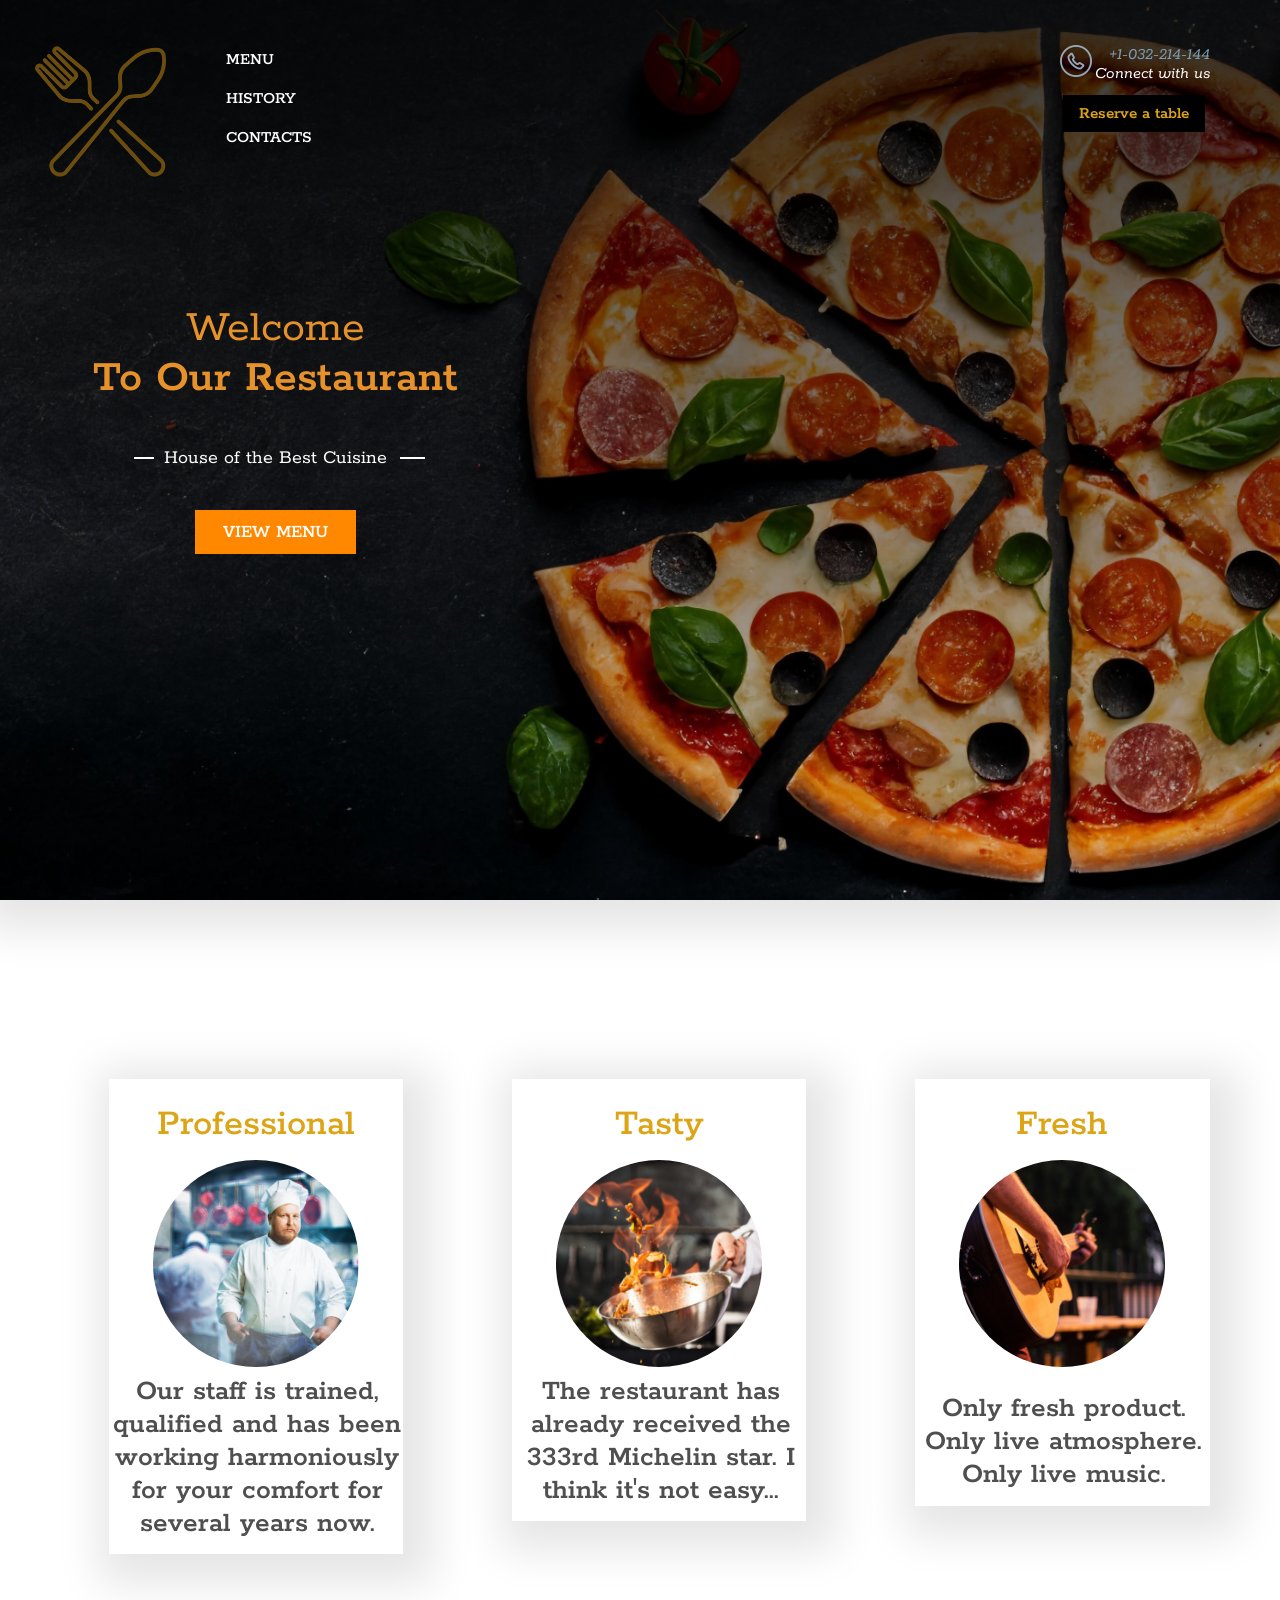
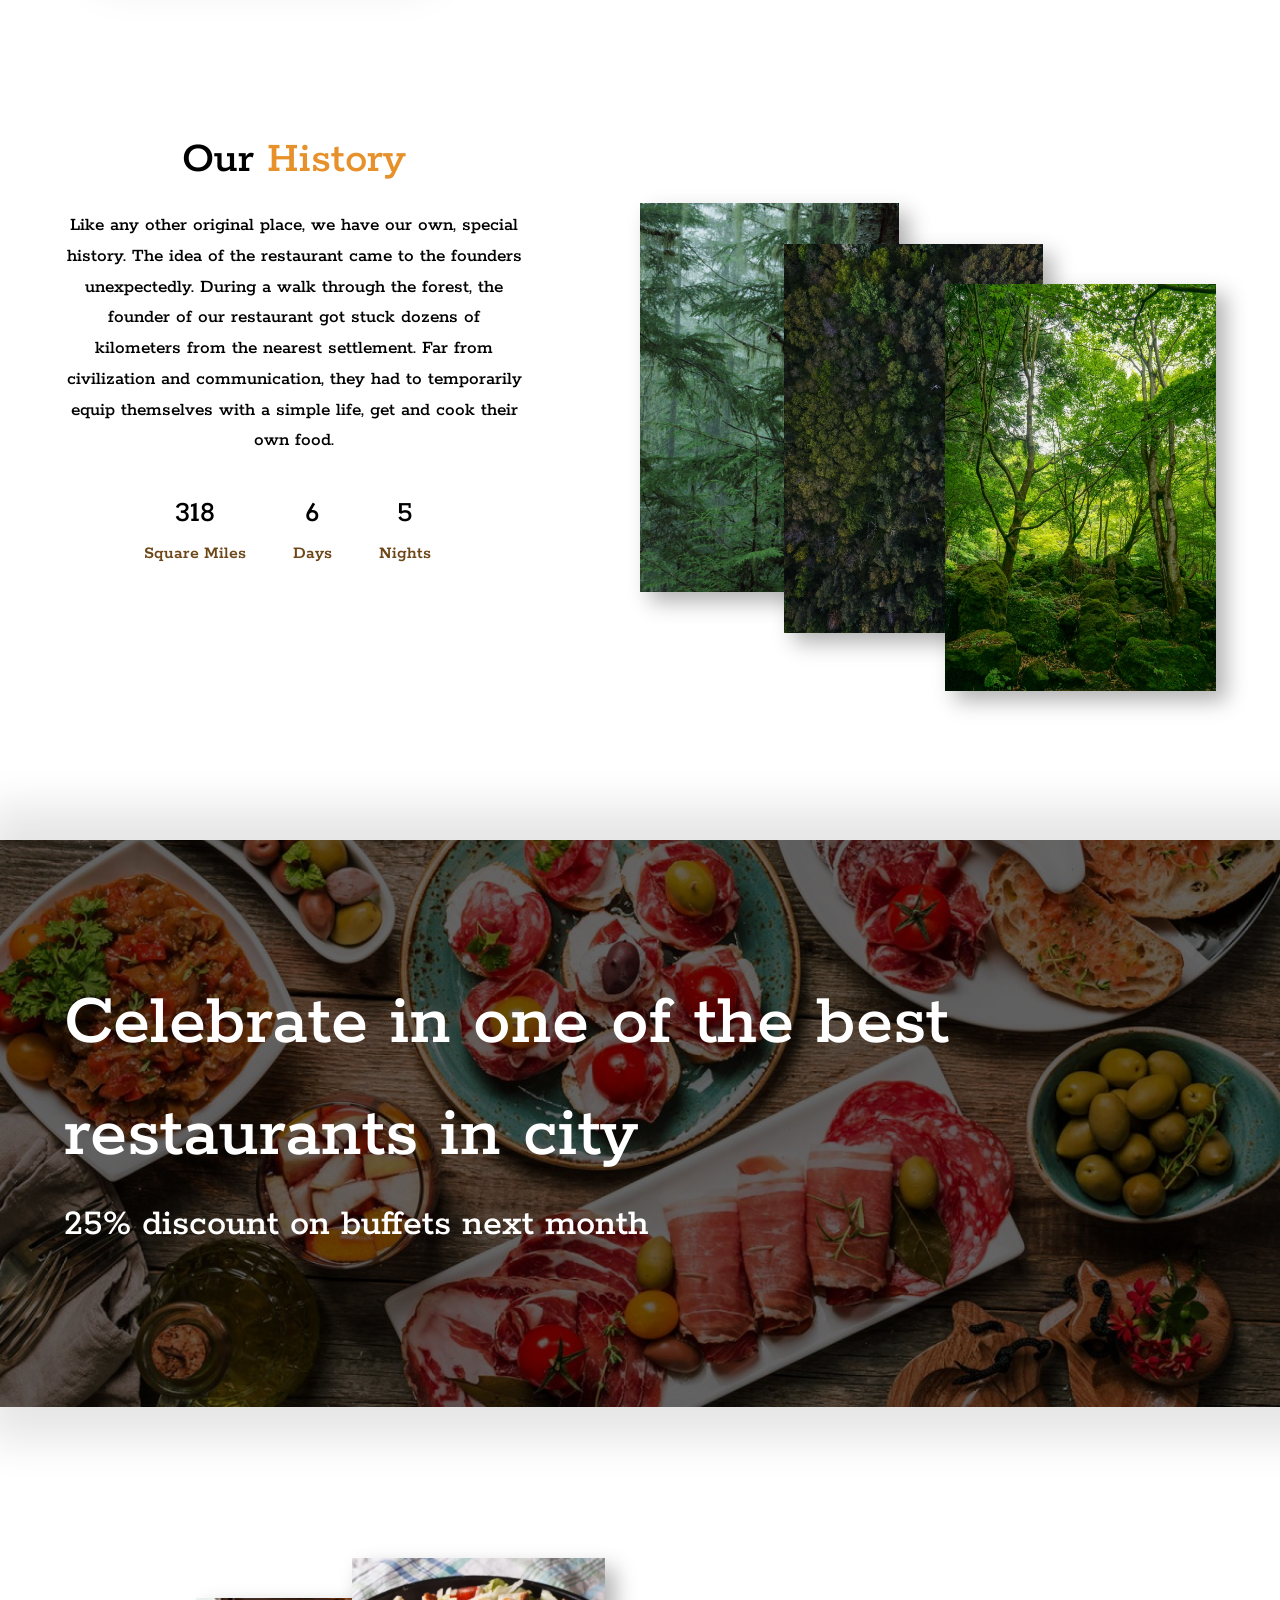
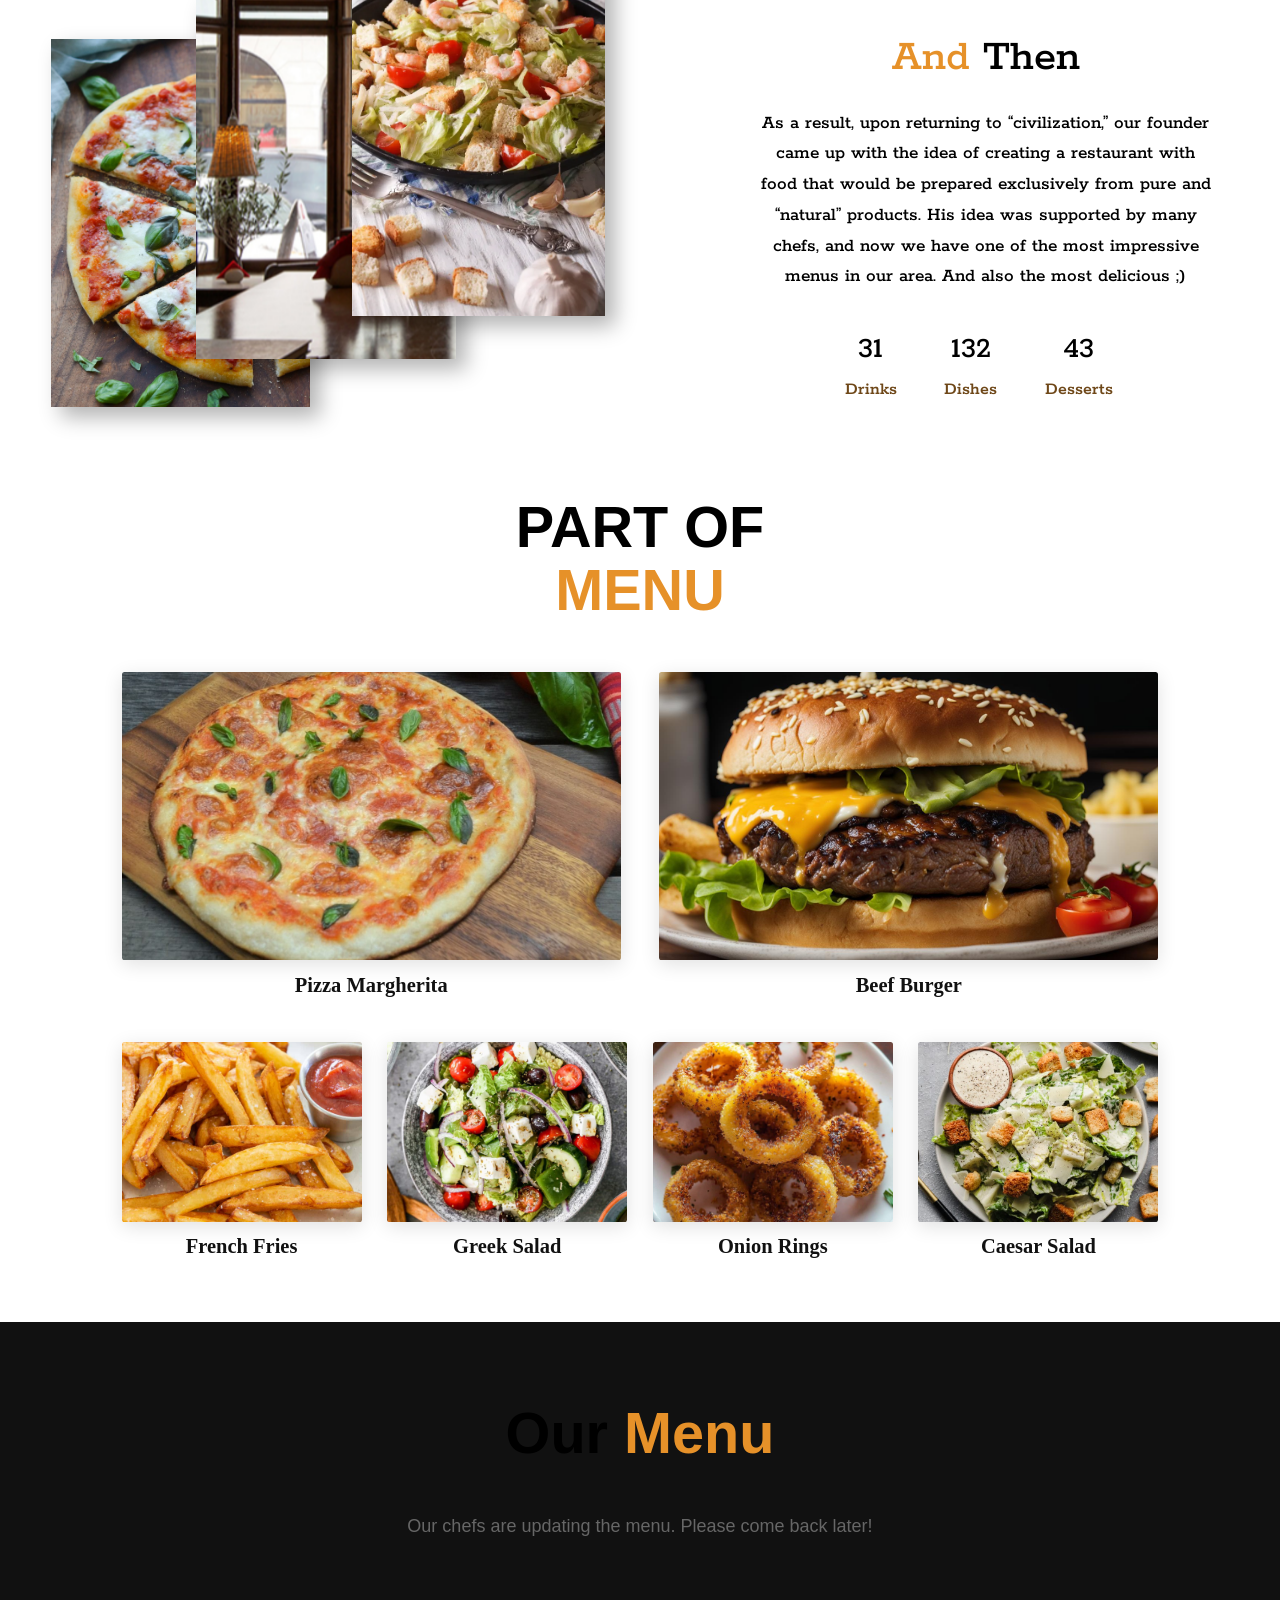
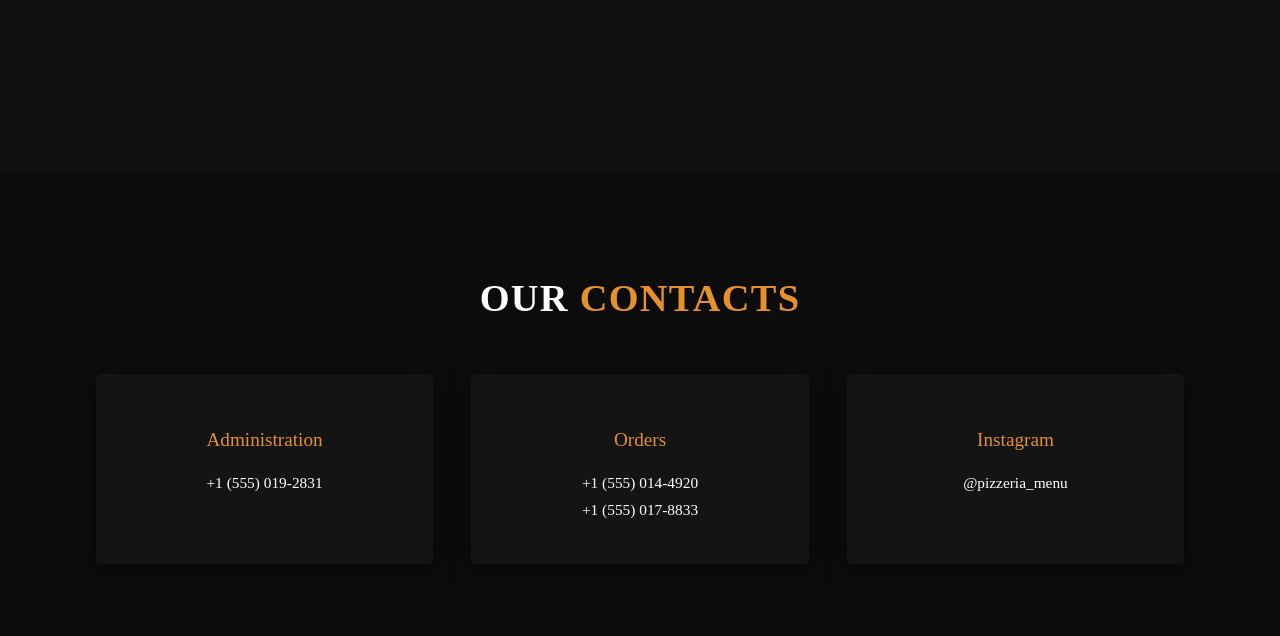
==== frontend/index.html @ 8b33e3ce "Initial commit: FastAPI backend and admin panel" ====
<!DOCTYPE html>
<html lang="en">
<head>
	<meta charset="UTF-8">
	<meta name="viewport" content="width=device-width, initial-scale=1.0">
	<link rel="stylesheet" href="pizzaS.css">
	<link rel="preconnect" href="https://fonts.googleapis.com">
	<link rel="preconnect" href="https://fonts.gstatic.com" crossorigin>
	<link href="https://fonts.googleapis.com/css2?family=Rokkitt:ital,wght@0,300;0,400;0,500;0,600;1,300;1,400;1,500;1,600&display=swap" rel="stylesheet">
	<title>PizzeriaSite</title>
</head>
<body>
<script>
    if (history.scrollRestoration) {
        history.scrollRestoration = 'manual';
    }

    window.addEventListener('beforeunload', function() {
        window.scrollTo(0, 0);
    });
	</script>

	<header class="header">
		
		<div class="header-line">
			
			<div class="header-logo">
				<img src="img/fork.png" alt="logo" class="header-logotype">
			</div>

			<div class="list">
				<a href="#menu" class="list-item">MENU</a>
				<a href="#history" class="list-item">HISTORY</a>
				<a href="#contacts-section" class="list-item">CONTACTS</a>
			</div>

			<div class="phone">
				<div class="phone-holder">
					<img class="phone-call" src="img/phone-call.png" alt="call">

					<a class="number" href="#">+1-032-214-144</a>

				</div>

				<div class="phone-text">Connect with us</div>

			</div>

			<div class="btn">
				<a href="" class="button">Reserve a table</a>
			</div>

		</div>

		<!-- Header-text -->

		<div class="header-down">
			
			<div class="main-title">
				
				Welcome

			</div>

			<div class="main-title2">

				To Our Restaurant

			</div>

			<div class="sub-title">

				House of the Best Cuisine

			</div>

			<div class="header-btn">

				<a href="#menu-section"" class="header-button">VIEW MENU</a>

			</div>

		</div>

	</header>

	<!-- MAIN -->

	<main>
		
		<div class="cards">
			
			<div class="card">

				<div class="card-title">
					Professional
				</div>

				<div class="card-image">
					<img class="first-card-image" src="img/ProCooker.jpg" alt="pizza-slice_img">
				</div>

				<div class="card-subtitle">
					Our staff is trained, qualified and has been working harmoniously for your comfort for several years now.		
				</div>

			</div>

			<div class="card">
				
				<div class="card-title">
					Tasty
				</div>

				<div class="card-image">
					<img class="second-card-image" src="img/ProCook.jpg" alt="Sushi_img">
				</div>

				<div class="card-subtitle">
					The restaurant has already received the 333rd Michelin star. I think it's not easy...
				</div>

			</div>

			<div class="card">

				<div class="card-title">
					Fresh
				</div>
				
				<div class="card-image">
					<img class="third-card-image" src="img/Live-Music-Guitar.jpg" alt="Khinkali.img">
				</div>

				<div class="card-subtitle">
					Only fresh product. Only live atmosphere. Only live music.
				</div>

			</div>

		</div>

		<!-- MAIN PART 2 -->

		<div class="history" id="history">

			<div class="history-text">

				<div class="history-title-text">
					Our <span  class="part-history-title">History</span>
				</div>

				<div class="history-subtile-text">
					Like any other original place, we have our own, special history. The idea of the restaurant came to the founders unexpectedly. During a walk through the forest, the founder of our restaurant got stuck dozens of kilometers from the nearest settlement. Far from civilization and communication, they had to temporarily equip themselves with a simple life, get and cook their own food.
				</div>

				<div class="history-stat">

					<div class="stat">
						318 <br><span class="history-stat-text">Square Miles
						</span>
					</div>

					<div class="stat">
						6<br><span class="history-stat-text">Days
						</span>
					</div>

					<div class="stat">
						5<br><span class="history-stat-text">Nights
						</span>
					</div>

				</div>

			</div>

			<div class="history-img">

				<img class="img-pizza" src="img/forestd.jfif" alt="i">

				<img class="img-sushi" src="img/forest2.jpg" alt="m">

				<div class="rest-conteiner">

					<img class="img-rest" src="img/pForest9.jpg" alt="g">

				</div>

			</div>

		</div>

		<!-- Offer -->

		<div class="offer">
			
			<div class="offer-content">

				<div class="offer-text">

					<div class="offer-title">
						Celebrate in one of
						the best restaurants in city
					</div>

					<div class="offer-subtitle">
						25% discount on buffets next month
					</div>

					<div class="offer-button">

					</div>

				</div>

			</div>

		</div>

<!-- Second part of History -->

		<div class="history2">

			<div class="history-img2">

				<img class="img-pizza2" src="img/fire-pizza.jpg" alt="i">

				<img class="img-salet2" src="img/AvaS.jpg" alt="m">

				<div class="rest-conteiner">

					<img class="img-rest2" src="img/3-1.png" alt="g">

				</div>

			</div>

			<div class="hisory-text2">

				<div class="history-title-text2">
					<span  class="part-history-title2">And</span> Then
				</div>

				<div class="history-subtile-text2">
					As a result, upon returning to “civilization,” our founder came up with the idea of ​​creating a restaurant with food that would be prepared exclusively from pure and “natural” products. His idea was supported by many chefs, and now we have one of the most impressive menus in our area. And also the most delicious ;)
				</div>

				<div class="history-stat2">

					<div class="stat2">
						31 <br><span class="history-stat-text2">Drinks
						</span>
					</div>

					<div class="stat2">
						132 <br><span class="history-stat-text2">Dishes
						</span>
					</div>

					<div class="stat2">
						43 <br><span class="history-stat-text2">Desserts
						</span>
					</div>

				</div>

			</div>

		</div>

		<!-- Menu -->

<div class="menu" id="menu">

    <div class="menu-title">
        PART OF<br><span>MENU</span>
    </div>

    <div class="firstline-menu">

        <div class="first-menu-container">
            <div class="firstline-image">   
                <img src="img/pizza-margherita-1210x964.jpg" alt="Pizza Margherita">
            </div>
            <div class="firstline-info">
                <h1>Pizza Margherita</h1>
                <div class="info-text"></div>
            </div>  
        </div>

        <div class="first-menu-container">
            <div class="firstline-image">   
                <img src="img/beef-burger-recipe.jpg" alt="Beef Burger">
            </div>
            <div class="firstline-info">
                <h1>Beef Burger</h1>
                <div class="info-text"></div>
            </div>  
        </div>

    </div>

    <div class="secondline-menu">

        <div class="secondline-menu-container">
            <div class="secondline-card">
                <div class="secondline-image">  
                    <img src="img/R.jpg" alt="Dish 1">
                </div>
                <div class="secondline-info">
                    <h1>French Fries</h1>
                    <div class="info-text"></div>
                </div>
            </div>

            <div class="secondline-card">
                <div class="secondline-image">  
                    <img src="img/Greek-Salad-with-Lettuce.jpg" alt="Greek Salad">
                </div>
                <div class="secondline-info">
                    <h1>Greek Salad</h1>
                    <div class="info-text"></div>
                </div>
            </div>

            <div class="secondline-card">
                <div class="secondline-image">  
                    <img src="img/0-2-640-N-165.jpg" alt="Dish 3">
                </div>
                <div class="secondline-info">
                    <h1>Onion Rings</h1>
                    <div class="info-text"></div>
                </div>
            </div>

            <div class="secondline-card">
                <div class="secondline-image">  
                    <img src="img/vegan-caesar-salad-4-667x667.jpg" alt="Caesar Salad">
                </div>
                <div class="secondline-info">
                    <h1>Caesar Salad</h1>
                    <div class="info-text"></div>
                </div>
            </div>
        </div>

    </div>

</div>

<style href="menu2">
    .menu-section { background: #111; padding: 80px 0; min-height: 50vh; width: 100%; box-sizing: border-box; clear: both; }
    .menu-title { text-align: center; color: #fff; font-family: sans-serif; font-size: 38px; margin: 0 0 50px 0; }
    .menu-columns-container { display: flex; flex-wrap: wrap; gap: 35px; justify-content: center; max-width: 1200px; margin: 0 auto; padding: 0 20px; box-sizing: border-box; }
    
    .menu-column { flex: 1; min-width: 280px; max-width: 360px; }
    .menu-column-title { color: #e69129; font-family: sans-serif; text-align: center; border-bottom: 2px solid #e69129; padding-bottom: 12px; margin-bottom: 25px; text-transform: uppercase; letter-spacing: 1px; font-size: 20px; }
    .menu-items-stack { display: flex; flex-direction: column; gap: 20px; }
    
    .menu-card { background: #222; color: #fff; padding: 22px; border-radius: 8px; box-shadow: 0 4px 15px rgba(0,0,0,0.3); font-family: sans-serif; border: 1px solid #333; box-sizing: border-box; width: 100%; transition: transform 0.3s cubic-bezier(0.25, 1, 0.5, 1), box-shadow 0.3s, border-color 0.3s; animation: cardLoad 0.5s ease backwards; }
    .menu-card:hover { transform: translateY(-5px); box-shadow: 0 8px 25px rgba(230, 145, 41, 0.15); border-color: #e69129; }
    
    .menu-card h4 { margin: 0 0 8px 0; color: #fff; font-size: 19px; font-weight: 600; }
    .menu-card p { margin: 0 0 15px 0; color: #bbb; font-size: 13.5px; line-height: 1.5; }
    .menu-card-price { font-weight: bold; color: #e69129; font-size: 18px; text-align: right; }

    @keyframes cardLoad {
        from { opacity: 0; transform: scale(0.95) translateY(10px); }
        to { opacity: 1; transform: scale(1) translateY(0); }
    }
</style>

<section class="menu-section" id="menu-section">
    <h2 class="menu-title">
        Our <span style="color: #e69129;">Menu</span>
    </h2>
    
    <div id="main-menu-flex" class="menu-columns-container">
        <div class="menu-column">
            <h3 class="menu-column-title">Drinks</h3>
            <div id="menu-drinks" class="menu-items-stack"></div>
        </div>

        <div class="menu-column">
            <h3 class="menu-column-title">Main Course</h3>
            <div id="menu-main" class="menu-items-stack"></div>
        </div>

        <div class="menu-column">
            <h3 class="menu-column-title">Starters & Sides</h3>
            <div id="menu-secondary" class="menu-items-stack"></div>
        </div>
    </div>
    
    <div id="empty-menu-msg" style="display: none; text-align: center; color: #666; font-family: sans-serif; font-size: 18px; margin-top: 40px;">
        Our chefs are updating the menu. Please come back later!
    </div>
</section>
<div>
<script>
if (history.scrollRestoration) {
    history.scrollRestoration = 'manual';
}

window.addEventListener('beforeunload', function() {
    window.scrollTo(0, 0);
});

function createCardHtml(dish, index) {
    const delay = index * 0.05;
    return `
        <div class="menu-card" style="animation-delay: ${delay}s">
            <h4>${dish.name}</h4>
            <p>${dish.description ? dish.description : 'No description available'}</p>
            <div class="menu-card-price">${dish.price} €</div>
        </div>
    `;
}

async function renderMenu() {
    const drinksContainer = document.getElementById('menu-drinks');
    const mainContainer = document.getElementById('menu-main');
    const secondaryContainer = document.getElementById('menu-secondary');
    const flexContainer = document.getElementById('main-menu-flex');
    const emptyMsg = document.getElementById('empty-menu-msg');

    if (!drinksContainer || !mainContainer || !secondaryContainer) return;

    try {
        const response = await fetch('http://127.0.0.1:8000/api/menu');
        
        if (!response.ok) {
            throw new Error(`Ошибка сервера: ${response.status}`);
        }
        const menu = await response.json();
        if (menu.length === 0) {
            flexContainer.style.display = 'none';
            emptyMsg.style.display = 'block';
            return;
        }

        flexContainer.style.display = 'flex';
        emptyMsg.style.display = 'none';
        drinksContainer.innerHTML = '';
        secondaryContainer.innerHTML = '';

        mainContainer.innerHTML = menu.map((d, i) => createCardHtml(d, i)).join('');

    } catch (error) {
        console.error("Failed to load the menu from the backend:", error);
        flexContainer.style.display = 'none';
        emptyMsg.style.display = 'block';
    }
}

window.addEventListener('DOMContentLoaded', renderMenu);
window.addEventListener('pageshow', renderMenu);
</script>
</div>

<section class="contacts-section">
    <div class="contacts-container" id="contacts-section">
        <h2 class="contacts-title">Our <span>Contacts</span></h2>
        
        <div class="contacts-content">
            
            <div class="contacts-card">
                <h3>Administration</h3>
                <p><a href="tel:+15550192831">+1 (555) 019-2831</a></p>
            </div>
            
            <div class="contacts-card">
                <h3>Orders</h3>
                <p><a href="tel:+15550144920">+1 (555) 014-4920</a></p>
                <p><a href="tel:+15550178833">+1 (555) 017-8833</a></p>
            </div>
            
            <div class="contacts-card">
                <h3>Instagram</h3>
                <p><a href="https://instagram.com" target="_blank" rel="noopener">@pizzeria_menu</a></p>
            </div>

        </div>
    </div>
</section>

</main> 

	</body>
	</html>
---- frontend/pizzaS.css ----
html{   
    scroll-behavior: smooth;
}

body{
	margin: 0;
	padding: 0;
	font-family: 'Rokkitt', serif;
	font-weight: 500;
	width: 100%;
	max-width: 100%;
	overflow-x: hidden;
}


header {
    width: 100vw;
    height: 100vh; 
    min-height: 700px; 
    position: relative; 
    background: url('img/pizzzaFirst.jpg') no-repeat;
    background-size: cover; 
    background-position: center; 
    box-shadow: 0px 10px 40px 20px rgba(0, 0, 0, 0.1); 
    }

    header:after {
    content: '';
    position: absolute;
    top: 0;
    left: 0;
    right: 0;
    bottom: 0;
    background: linear-gradient(180deg, rgba(0, 0, 0, 0.8), rgba(0, 0, 0, .1));
    width: 100%;
    height: 100%; 
    z-index: 1; 
    }

  .header-line {
	position: relative;
	z-index: 3;
	color: #fff;
	padding-top: 2vw;
	display: flex;
	align-items: center;
    }

    .header-logotype{
	padding-top: 20px;
	width: 45%;
    margin-left: 130px;
    }

.list{
	margin-top: -20px;
    }

    .list-item{
	display: flex;
	width: 10%;
	font-size: 35px;
	margin: 40px 0 0 -35px;
	text-decoration: none;
	color: #fff;
	transition: 0.4s;
	margin-right: 50px;
	z-index: 3;
    }

    .list-item:hover{
	color: #DDA416;
	z-index: 3;
    }

.phone {
    position: absolute;
    right: 150px;
    top: 100px; 
    font-weight: 400;
    font-style: italic;
    font-size: 28px;
    display: flex;
    flex-direction: column;
    align-items: flex-end; 
    }


.phone-call {
    position: absolute;
    height: 55px;
    color: #9DACB9;
    left: -60px; 
    top: 0;
	z-index: 3;
    }

    .number {
    font-size: 29px;
    text-decoration: none;
    color: #7B9EB7;
	z-index: 3;
    }


    .btn {
	z-index: 3;
    position: absolute;
    right: 125px;
    top: 200px; 
    }   


    .button {
    display: inline-block;
    padding: 17px 30px;
    background-color: #000;
    text-decoration: none;
    color: #DDA416;
    font-weight: 600;
    font-size: 32px;
    transition: 0.5s;
    white-space: nowrap;
    }

    .button:hover {
    color: #000;
    background-color: #DDA416;
    border-radius: 5px;
    padding: 18px 32px;
	z-index: 3;
    }

.header-down{
	z-index: 3;
	position: relative;
	font-size: 90px;
	text-align: center;
	margin-left: 145px;
    margin-top: 320px;
	font-weight: 400;
	color: #e69129;
	width: 755px;
    }

   .main-title{
	margin-left: -13px;
    }

    .main-title2{
	margin-top: -3px;
	font-size: 95px;
	font-weight: 600;
	margin-bottom: 8px;
    }

    .sub-title{
	color: #fff;
	font-size: 40px;
	margin-bottom: 5px;
    }

    .sub-title:after{
	position: absolute;
	content: '';
	height: 2.5px;
	width: 61px;
	background-color: #fff;
	top: 236px;
	left: 75px;
    }

    .sub-title:before{
	position: absolute;
	content: '';
	height: 2.5px;
	width: 61px;
	background-color: #fff;
	top: 236px;
	left: 617px;
    }

    .header-button{
	padding: 22px 60px;
	background-color: #ff8800;
	text-decoration: none;
	color: #fff;
	font-size: 35px;
	font-weight: 500;
	transition: 0.7s;
    }

    .header-button:hover{
	background-color: #c96c02;
    }

/*MAIN  PART 1*/

.cards{
	justify-content: start;
	display: flex;
	margin-top: 14vw;
	min-width: 90%;
	margin-left: 5;
    }

    .card{
	box-shadow: 10px 10px 40px 20px #0000001A;
	z-index: 3;
	text-align: center;
	width: 22.5%;
	height: 40%;
    min-height: 40vh;
	background-color: #fff;
	font-size: 26px;
	font-weight: 600;
	margin-left: 8.5%;
    }

    .first-card-image{
	width: 70%;
	border-radius: 50%;
    }

    .second-card-image{
	width: 70%;
	border-radius: 50%;
    }

.third-card-image{
	width: 70%;
	border-radius: 50%;
	margin-bottom: 6.1%;
    }

    .card-title{
	margin: 8% 0 5%;
	font-weight: 500;
	color: #DDA416;
	font-size: 40px;
    }

    .card-subtitle{
	color: #4f4f4f;
	margin-bottom: 5%;
	font-size: 30px;
	margin-left: 1.5%;
	width: 98%;
    }


/*MAIN PART 2*/


    .history {
    width: 90%;
    max-width: 155vh;
    display: flex;
    justify-content: space-between;
    align-items: center;
    box-sizing: border-box;
    margin: 20vh auto 10vh auto;
    scroll-margin-top: 6vh;
    }

    .history-text {
    width: 40%;
    }

    .history-title-text {
    font-weight: 500;
    font-size: 3.5vw;
    margin-bottom: 25px;
    text-align: center;

    }

    .part-history-title {
    color: #e69129;
    }

    .history-subtile-text {
    font-size: 1.5vw;
    line-height: 1.6;
    margin-bottom: 40px;
    text-align: center;
    }

    .history-stat {
    display: flex;
    gap: 10%; 
    text-align: center;
    justify-content: center;
    margin-left: -3%;
    }   

    .stat {
    line-height: 1.2;
    font-size: 2.4vw;
    text-align: center;
    }

    .history-stat-text {
    color: #6e4718;
    font-size: 1.4vw;
    font-weight: 600;
}


.history-img {
    position: relative;
    width: 50%;
    height: 30vh;
    margin-top: -15vh;
    margin-bottom: 13vh;
    
    }


    .img-sushi {
    position: absolute;
    z-index: 0;
    top: 0;
    left: 0;
    width: 45%;
    box-shadow: 10px 10px 20px rgba(0, 0, 0, 0.3); 
    }

    .img-rest {
    position: absolute;
    z-index: 1;
    top: 15%;
    left: 25%;
    width: 45%;
    box-shadow: 10px 10px 20px rgba(0, 0, 0, 0.3);
    }

    .img-pizza {
    position: absolute;
    z-index: 2;
    top: 30%;
    left: 53%;
    width: 47%;
    box-shadow: 10px 10px 20px rgba(0, 0, 0, 0.3);
    }


/*Offer*/

.offer {
    margin-top: 30vh;
	box-shadow: 20px 0px 40px 33px #0000001A;
	height: 610px;
	width: 100%;
	background-image: url(img/food.jpg);
	background-size: cover;
	background-repeat: no-repeat;
	z-index: 1;
	position: relative;
	background-position: bottom;
   }

    .offer:after {
	content: '';
	top: 0;
	left: 0;
	position: absolute;
	background:  rgba(0, 0, 0, 1);
	height: 100%;
	width: 100%;
	z-index: 2;
	opacity: 0.6;

    }

    .offer-text{
	position: absolute;
	font-size: 60px;
	float: left;
	color: #fff;
	z-index: 3;
	margin-left: 5vw;
	margin-top: 8%;
    line-height: 1.5;
    }

    .offer-title {
	font-size: 160%;
    }

   .offer-subtitle {
	font-size: 115%;
	margin-top: 0.3%;
}


/* Hystory 2 */

    .history2 {
    width: 90%;
    max-width: 155vh;
    display: flex;
    justify-content: space-between;
    align-items: center;
    box-sizing: border-box;
    margin: 25vh auto 10vh auto;
}

/* Pictures 2 */

    .history-img2 {
    position: relative;
    width: 50%;
    height: 30vh;
    margin-top: -15vh;
    margin-bottom: 13vh;
    }

    .img-pizza2 {
    position: absolute;
    z-index: 0;
    top: 30%;       
    left: -1vw;        
    width: 45%; 
    box-shadow: 10px 10px 20px rgba(0, 0, 0, 0.3);
    }

    .img-rest2 {
    position: absolute;
    z-index: 1;
    top: 15%;
    left: 23%;      
    width: 45%;
    box-shadow: 10px 10px 20px rgba(0, 0, 0, 0.3);
    }

    .img-salet2 {
    position: absolute;
    z-index: 2;
    top: 0;
    left: 50%;      
    width: 42.5%;
    height:48.5vh;                 
    object-fit: cover;  
    object-position: center top;
    box-shadow: 10px 10px 20px rgba(0, 0, 0, 0.3);
}

/* TEXT Block */

.hisory-text2 {
    width: 40%;
    }

    .history-title-text2 {
    font-weight: 500;
    font-size: 3.5vw;
    margin-bottom: 25px;
    text-align: center;
    }

    .part-history-title2 {
    color: #e69129;
    }

    .history-subtile-text2 {
    font-size: 1.5vw;
    line-height: 1.6;
    margin-bottom: 40px;
    text-align: center;
    }

    .history-stat2 {
    display: flex;
    gap: 10%; 
    text-align: center;
    justify-content: center;
    margin-left: -3%;
    }

    .stat2 {
    line-height: 1.2;
    font-size: 2.4vw;
    text-align: center;
    }

    .history-stat-text2 {
    color: #6e4718;
    font-size: 1.4vw;
    font-weight: 600;
}

/*MENU*/

.menu {
    max-width: 85vw;
    margin: 5vh auto 0 auto;
    padding: 0 2vw;
    box-sizing: border-box;
    font-family: "Georgia", serif; 
    margin-bottom: 5%;
}

.menu-title {
    text-align: center;
    font-size: 4.5vw !important;
    color: #000000 !important;  
    font-weight: bold;
    line-height: 1.1;
    margin-bottom: 4vh;
}

.menu-title span {
    font-size: 100% !important; 
    color: #e69129 !important;  
}

.firstline-image img, 
.secondline-image img {
    width: 100%;
    border: none !important;
    outline: none !important;
    border-radius: 0.2vw;
    box-sizing: border-box;
    object-fit: cover;
    display: block;
    box-shadow: 0 0.5vh 1.5vw rgba(0,0,0,0.12);
}

.firstline-info h1, 
.secondline-info h1 {
    font-size: 1.6vw;            
    color: #111;
    margin: 1.5vh 0 0 0;
    font-weight: 700;            
    text-align: center;
    text-transform: none;         
}

.firstline-menu {    
    display: flex;
    justify-content: space-between;
    gap: 3vw;
    margin-bottom: 5vh;
}

.first-menu-container {
    flex: 1;
    display: flex;
    flex-direction: column;
}

.firstline-image img {
    height: 32vh;
}

.secondline-menu {
    margin-top: 3vh;
    margin-left: 0;
    margin-right: 0;
}

.secondline-menu-container {
    display: flex;
    justify-content: space-between;
    gap: 2vw;
    width: 100%;
}

.secondline-card {
    flex: 1;
    display: flex;
    flex-direction: column;
}

.secondline-image {
    width: 100%;
}

.secondline-image img {
    height: 20vh;
}

/* Main Magic */

.menu-grid {
    display: flex;
    flex-wrap: wrap;
    gap: 30px;
    justify-content: center;
    width: 90%;
    margin: 0 auto;
}

.menu-item {
    background: #222;
    color: #fff;
    padding: 20px;
    width: 250px;
    border-radius: 5px;
    box-shadow: 0 4px 10px rgba(0,0,0,0.3);
}

.menu-item h3 {
    margin: 0 0 10px 0;
    color: #e69129;
}

.menu-price {
    font-weight: bold;
    color: #ff8800;
    margin-top: 15px;
}

/* CONTACTS */

.contacts-section {
    background-color: #0c0c0c;
    padding: 8vh 4vw;
    font-family: "Georgia", serif;
}

.contacts-container {
    max-width: 85vw;
    margin: 0 auto;
}

.contacts-title {
    text-align: center;
    font-size: 3vw;
    color: #ffffff;
    font-weight: bold;
    margin-bottom: 6vh;
    text-transform: uppercase;
    letter-spacing: 0.1vw;
}

.contacts-title span {
    color: #e69129;
}

.contacts-content {
    display: flex;
    justify-content: space-between;
    gap: 3vw;
}

.contacts-card {
    flex: 1;
    text-align: center;
    background: #141414;
    padding: 4vh 2vw;
    border-radius: 0.4vw;
    box-shadow: 0 0.8vh 2vw rgba(0, 0, 0, 0.4);
}

.contacts-card h3 {
    color: #e69129;
    font-size: 1.5vw;
    margin-bottom: 2.5vh;
    font-weight: normal;
}

.contacts-card p {
    margin: 1vh 0;
}

.contacts-card a {
    color: #ffffff;
    text-decoration: none;
    font-size: 1.2vw;
    transition: color 0.2s ease;
}

.contacts-card a:hover {
    color: #e69129;
}

@media (max-width: 768px) {
    .contacts-container {
        max-width: 92vw;
    }

    .contacts-title {
        font-size: 8.5vw;
        margin-bottom: 5vh;
    }

    .contacts-content {
        flex-direction: column;
        gap: 3vh;
    }

    .contacts-card {
        padding: 5vh 4vw;
        border-radius: 1.5vw;
    }

    .contacts-card h3 {
        font-size: 5vw;
        margin-bottom: 2vh;
    }

    .contacts-card a {
        font-size: 4.5vw;
    }
}


@media screen and (max-width: 2200px) {
    .header-logotype {
        margin-left: 65px;
    }

    .header-logotype img, 
    .header-logotype svg {
        transform: scale(0.75); 
        transform-origin: left center;
    }

    .list {
        margin-top: -15px;
        gap: 25px;
    }

    .list-item {
        font-size: 24px; 
        margin-right: 25px;
        margin-top: 30px;
    }

	.phone {
		top: 70px;
        right: 110px;
        font-size: 24px;
    }

    .phone-call {
        height: 45px;
        left: -50px;
    }

    .number {
        font-size: 24px;
    }

    .btn {
		top: 140px;
        right: 120px;
    }

    .button {
        padding: 13px 22px;
        font-size: 24px;
    }

	.header-down{
	position: relative;
	font-size: 65px;
	margin-left: 60px;
    margin-top: 200px;
	width: 700px;
	}

	.main-title{
		margin-left: 0px;
	}

	.main-title2{
		margin-top: -3px;
		font-size: 65px;
		font-weight: 600;
		margin-bottom: 4px;
	}

	.sub-title {
		position: relative;
        font-size: 30px;
        display: inline-block; /* Блок сожмется строго под длину текста */
        margin: 0 auto 8px auto;
        white-space: nowrap; /* Запрещаем тексту переноситься на две строки */
    }

    .sub-title:after {
        position: absolute;
		top: 17px;
        height: 2.5px;
        width: 30px;
        left: -45px; /* Линия всегда будет на 45px левее первой буквы */
    }

        .sub-title:before {
        position: absolute;
		top: 17px;
        height: 2.5px;
        width: 30px;
        left: 340px; /* Линия всегда будет на 45px левее первой буквы */
    }

	.header-button{
		padding: 15px 40px;
		background-color: #ff8800;
		text-decoration: none;
		color: #fff;
		font-size: 25px;
		font-weight: 500;
		transition: 0.7s;
	}
}

@media screen and (max-width: 1920px) {
    .header-logotype {
        margin-left: 50px;
    }

    .header-logotype img, 
    .header-logotype svg {
        transform: scale(0.75);
        transform-origin: left center;
    }


    .list {
		margin-left: -30px;
		margin-top: 15px;
    }

    .list-item {
        font-size: 22px; 
        margin-top: 25px;
		margin-bottom: 20px;
    }

    /* Блок телефона */
    .phone {
        top: 55px;
        right: 100px;
        font-size: 21px; 
    }

    .phone-call {
        height: 38px;
        left: -45px;
    }

    .number {
        font-size: 21px;
    }

    .btn {
        top: 115px;
        right: 105px;
    }

    .button {
        padding: 12px 22px;
        font-size: 21px; 
    }

    .header-down {
        position: relative;
        margin-left: 50px;
        margin-top: 170px;
        width: 600px; 
    }

    .main-title {
        margin-left: 0px;
        font-size: 60px;
    }

    .main-title2 {
        margin-top: -3px;
        font-size: 60px; 
        font-weight: 600;
        margin-bottom: 6px;
    }

    .sub-title {
        position: relative;
        font-size: 26px;
        display: inline-block;
        margin: 0 auto 10px auto;
        white-space: nowrap;
    }

    .sub-title:after {
        position: absolute;
        content: '';
        background-color: #fff;
        top: 50%;
        transform: translateY(-50%);
        height: 2px;
        width: 25px;
        left: -38px;
    }

    .sub-title:before {
        position: absolute !important;
        content: '' !important;
        background-color: #fff !important;
        top: 50% !important;
        transform: translateY(-50%) !important;
        height: 2px !important;
        width: 25px !important;
        right: -38px !important; 
        left: auto !important;
    }

    .header-button {
        padding: 14px 35px;
        background-color: #ff8800;
        text-decoration: none;
        color: #fff;
        font-size: 23px; 
        font-weight: 500;
        transition: 0.7s;
    }  


    .cards{
        margin-top: 14vw;
        min-width: 90%;
        margin-left: 0;
    }

    .card{
	    width: 23%;
	    height: 40%;
        min-height: 40vh;
    }

    .card-title{
        font-size: 3vw;
    }
    .card-subtitle{
        font-size: 2.3vw;

    }

    /* OFFER */

    .offer {
    height: 63vh;
    }
    .offer-title {
	font-size: 125%;
    text-wrap: pretty;
    margin-top: 0vh;
    }
    .offer-text{
	margin-top: 10%;
    }
    .offer-subtitle{
    font-size: 3vw;
    }
}





@media screen and (max-width: 1550px) {
    .header-logotype {
        margin-left: 35px;
    }

    .header-logotype img, 
    .header-logotype svg {
        transform: scale(0.6);
        transform-origin: left center;
    }

    .list {
        margin-top: -5px;
        gap: 15px;
    }

    .list-item {
        font-size: 17px;
        margin-right: 15px;
        margin-top: 15px;
    }

    .phone {
        top: 45px;
        right: 70px;
        font-size: 17px;
    }

    .phone-call {
        height: 32px;
        left: -35px;
    }

    .number {
        font-size: 17px;
    }

    .btn {
        top: 95px;
        right: 75px;
    }

    .button {
        padding: 9px 16px;
        font-size: 17px;
    }

    .header-down {
        position: relative;
        margin-left: 35px;
        margin-top: 120px;
        width: 480px;
    }

    .main-title {
        margin-left: 0px;
        font-size: 46px;
    }

    .main-title2 {
        margin-top: -3px;
        font-size: 46px;
        font-weight: 600;
        margin-bottom: 5px;
    }

    .sub-title {
        position: relative;
        font-size: 20px;
        display: inline-block;
        margin: 0 auto 8px auto;
        white-space: nowrap;
    }

    .sub-title:after {
        position: absolute;
        content: '';
        background-color: #fff;
        top: 50%;
        transform: translateY(-50%);
        height: 2px;
        width: 20px;
        left: -30px;
    }

    .sub-title:before {
        position: absolute;
        content: '';
        background-color: #fff;
        top: 50%;
        transform: translateY(-50%);
        height: 2px;
        width: 20px;
        right: -30px;
    }

    .header-button {
        padding: 11px 28px;
        background-color: #ff8800;
        text-decoration: none;
        color: #fff;
        font-size: 19px;
        font-weight: 500;
        transition: 0.7s;
    }  
    .history-img {
    margin-top: 5vh;
    margin-bottom: 8vh;
    }

    .img-salet2 {     
    top: 0;
    left: 50%;      
    width: 44%;
    height:28vw;                 
    }
}


@media screen and (max-width: 1026px) {
    header {
        width: 100vw;
        height: 100vh;
        min-height: 400px;
        position: relative; 
        background: url('img/pizzzaFirst.jpg') no-repeat;
        background-position: 80% right !important;      
        background-color: #000000 !important; 
        box-shadow: 0px 10px 40px 20px rgba(0, 0, 0, 0.1); 
    }
	.header-down {
        position: relative;
        margin-left: 35px;
        margin-top: 80px;
        width: 480px;
    }
    .main-title2 {
        margin-top: -3px;
        font-size: 46px;
        font-weight: 600;
        margin-bottom: 0px;
    }

    .sub-title {
        position: relative;
        font-size: 20px;
        display: inline-block;
        white-space: nowrap;
		top: -15px;
    }

	.header-button {
    position: absolute !important;
    top: auto !important; 
    bottom: -30px !important; 
	left: 162px;
    padding: 11px 28px;
    background-color: #ff8800;
    text-decoration: none;
    color: #fff;
    font-size: 19px;
    font-weight: 500;
    transition: 0.7s;
    }
    .history {
    width: 90%;
    }
    .history-subtile-text {
    font-size: 2.3vw;
    width: 110%;
    margin-left: -5%;
    }
    .history-stat-text {
    font-size: 1.8vw;
    }
    .img-salet2 {     
    height: 28vw;   
    width: 40%;              
    }
    .hisory-text2{
    margin-top: -12vh;
    }
    .history-subtile-text2{
        font-size: 2.5vw;
    }
    .history-stat-text2{
        font-size: 2.5vw;
    }
}    

@media screen and (max-width: 768px) {
    header {
        width: 100vw;
        height: 100vh;
        min-height: 400px;
        position: relative; 
        background-size: cover !important; 
        background-position: 100% right !important;     
        background-color: #000000 !important; 
        box-shadow: 0px 10px 40px 20px rgba(0, 0, 0, 0.1); 
    }
    .history{
    margin: 16vw auto -9vh auto;
    }

    .history-img {
    margin-top: 5vh;
    margin-bottom: 0vh;
    }

    /* OFFER */

    .offer {
    height: 50vh;
    }
    .offer-title {
	font-size: 10vw;
    text-wrap: pretty;
    }
    .offer-text{
	margin-top: 12%;
    line-height: 1.2;

    }
    .offer-subtitle{
    font-size: 4.5vw;
    }

    /* history2 img */

    .img-salet2 {
    height: 30vw;           
    }

    /* history2 TEXT */

    .hisory-text2{
        margin-top: -28vh;
    }

    .history-title-text2 {
    font-size: 3.1vh;
    margin-bottom: 2vh;
    text-align: center;
    }

    .part-history-title2 {
    color: #e69129;
    }

    .history-subtile-text2 {
    font-size: 2.5vw;
    line-height: 1.6;
    margin-bottom: 40px;
    text-align: center;
    }

    .history-stat2 {
    display: flex;
    gap: 10%; 
    text-align: center;
    justify-content: center;
    margin-left: -3%;
    }

    .stat2 {
    line-height: 1.2;
    font-size: 2.8vw;
    text-align: center;
    }

    .history-stat-text2 {
    color: #6e4718;
    font-size: 2.3vw;
    font-weight: 600;
    }
    .menu {
    max-width: 85vw;
    margin: 5vh auto 0 auto;
    padding: 0 2vw;
    box-sizing: border-box;
    font-family: "Georgia", serif; 
}

.menu-title {
    text-align: center;
    font-size: 4.5vw !important;
    color: #000000 !important;  
    font-weight: bold;
    line-height: 1.1;
    margin-bottom: 4vh;
}

.menu-title span {
    font-size: 100% !important; 
    color: #e69129 !important;  
}

.firstline-image img, 
.secondline-image img {
    width: 100%;
    border: none !important;
    outline: none !important;
    border-radius: 0.2vw;
    box-sizing: border-box;
    object-fit: cover;
    display: block;
    box-shadow: 0 0.5vh 1.5vw rgba(0,0,0,0.12);
}

.firstline-info h1, 
.secondline-info h1 {
    font-size: 1.3vw;
    color: #111;
    margin: 1.5vh 0 0 0;
    font-weight: normal;
    text-align: center;
    text-transform: lowercase;       
}

.firstline-menu {    
    display: flex;
    justify-content: space-between;
    gap: 3vw;
    margin-bottom: 5vh;
}

.first-menu-container {
    flex: 1;
    display: flex;
    flex-direction: column;
}

.firstline-image img {
    height: 32vh;
}

.secondline-menu {
    margin-top: 3vh;
    margin-left: 0;
    margin-right: 0;
}

.secondline-menu-container {
    display: flex;
    justify-content: space-between;
    gap: 2vw;
    width: 100%;
}

.secondline-card {
    flex: 1;
    display: flex;
    flex-direction: column;
}

.secondline-image {
    width: 100%;
}

.secondline-image img {
    height: 20vh;
}

.menu {
    max-width: 85vw;
    margin: 5vh auto 0 auto;
    padding: 0 2vw;
    box-sizing: border-box;
    font-family: "Georgia", serif; 
}

.menu-title {
    text-align: center;
    font-size: 4.5vw !important;
    color: #000000 !important;  
    font-weight: bold;
    line-height: 1.1;
    margin-bottom: 4vh;
}

.menu-title span {
    font-size: 100% !important; 
    color: #e69129 !important;  
}

.firstline-image img, 
.secondline-image img {
    width: 100%;
    border: none !important;
    outline: none !important;
    border-radius: 0.2vw;
    box-sizing: border-box;
    object-fit: cover;
    display: block;
    box-shadow: 0 0.5vh 1.5vw rgba(0,0,0,0.12);
}

.firstline-info h1, 
    .secondline-info h1 {
        font-size: 4.5vw;    
    }

.firstline-menu {    
    display: flex;
    justify-content: space-between;
    gap: 3vw;
    margin-bottom: 5vh;
}

.first-menu-container {
    flex: 1;
    display: flex;
    flex-direction: column;
}

.firstline-image img {
    height: 32vh;
}

.secondline-menu {
    margin-top: 3vh;
    margin-left: 0;
    margin-right: 0;
}

.secondline-menu-container {
    display: flex;
    justify-content: space-between;
    gap: 2vw;
    width: 100%;
}

.secondline-card {
    flex: 1;
    display: flex;
    flex-direction: column;
}

.secondline-image {
    width: 100%;
}

.secondline-image img {
    height: 20vh;
}
}


@media screen and (max-width: 540px) {
   /* Меню поднимаем в самый верх */
    .list {
        display: flex;       
        flex-direction: row; 
        flex-wrap: nowrap;   
        position: absolute !important;
        top: 5vh !important; 
        margin-left: 1vw !important;
    }


    .header-logo{
        margin-top: 10vh !important;
        margin-left: 22vw;
        size: 15vw !important;
    }
    
    .list-item {
        margin-left: 10vw;           
        font-size: 4vw;     
        white-space: nowrap; 
    }

    .phone {     
        position: absolute !important;
        top: auto !important;        /* СБРАСЫВАЕМ привязку к верху */
        bottom: -160% !important;     /* Расстояние от низа хедера */
        left: 0% !important;
        transform: translateX(-50%) !important; /* Центрируем по горизонтали */
        font-size: 16px !important;
        white-space: nowrap !important;
        z-index: 10 !important;
    }

    .btn {
        position: absolute !important;
        top: auto !important;        /* СБРАСЫВАЕМ привязку к верху */
        bottom: -160% !important;     /* Сажаем в самый дембельский низ */
        right: 0% !important;
        transform: translateX(-50%) !important; /* Центрируем по горизонтали */
        margin: 0 !important;
        z-index: 10 !important;
    }
    
    .button {
        padding: 10px 20px !important;
        font-size: 16px !important;
    }

    .header-down {
        position: relative;
        margin-left: 5vw;
        margin-top: 7vh;
        width: 90vw;
        
    }

    .header-button {
        position: absolute !important;
        bottom: -30px !important;
        left: 27vw !important; /* уменьшите значение, если нужно сильнее влево */
    }

    .card{
	    height: 40%;
        min-height: 20vh;
        justify-content: space-around;
    }

    .card-title{
        font-size: 3.4vw;
    }
    .card-subtitle{
        font-size: 2.7vw;

    }

    /* Offer */
    .offer {
    height: 35vh;
    margin-top: 16vh;
    }
    .offer-title {
	font-size: 10vw;
    margin-left: 0;
    margin-right: 5%;
    }
    .offer-text{
	margin-top: 12%;
    line-height: 1.2;
    text-align: center;
    }
    .offer-subtitle{
    font-size: 6vw;
    margin-right: 5%;
    }
    

    /* HISTORY PART 2 */

    .history2{  
    margin-bottom: -14vh;
    }

    .history-img2 {
    height: 30vh;
    margin-top: -16vh;
    margin-bottom: 13vh;
    max-height: 25vh;
    }

    .img-pizza2 {
    top: 30%;       
    left: -1vw;        
    width: 45%; 
    }

    .img-rest2 {
    top: 15%;
    left: 23%;      
    width: 45%;
    }

    .img-salet2 {
    left: 50%;      
    width: 42.5%;
    height: 30vw;      
    }

    /*history2 TEXT Block */

    .hisory-text2 {
    width: 40%;
    margin-top: -36vh;
    }
    .history-subtile-text2{ 

    }
 
}

@media screen and (max-width: 340px) {
    .phone {     
        bottom: -200% !important; 
        margin-left: 180px; 
    }

    .btn {   
        bottom: -220% !important;   
        right: 0px !important; /* Центрируем по горизонтали */
    }

  .header-button {
        position: absolute !important;
        bottom: -30px !important;
        left: 20vw !important;

    }
    .offer {
    height: 30vh;
    }
    .offer-text{
	margin-top: 15%;
    }

    .img-pizza2 {
    top: 21%;       
    left: -1vw;        
    width: 45%; 
    }

    .img-rest2 {
    top: 8%;
    left: 23%;      
    width: 45%;
    }

    .img-salet2 {     
    width: 45%;
    height: 30vw;      
    }
}
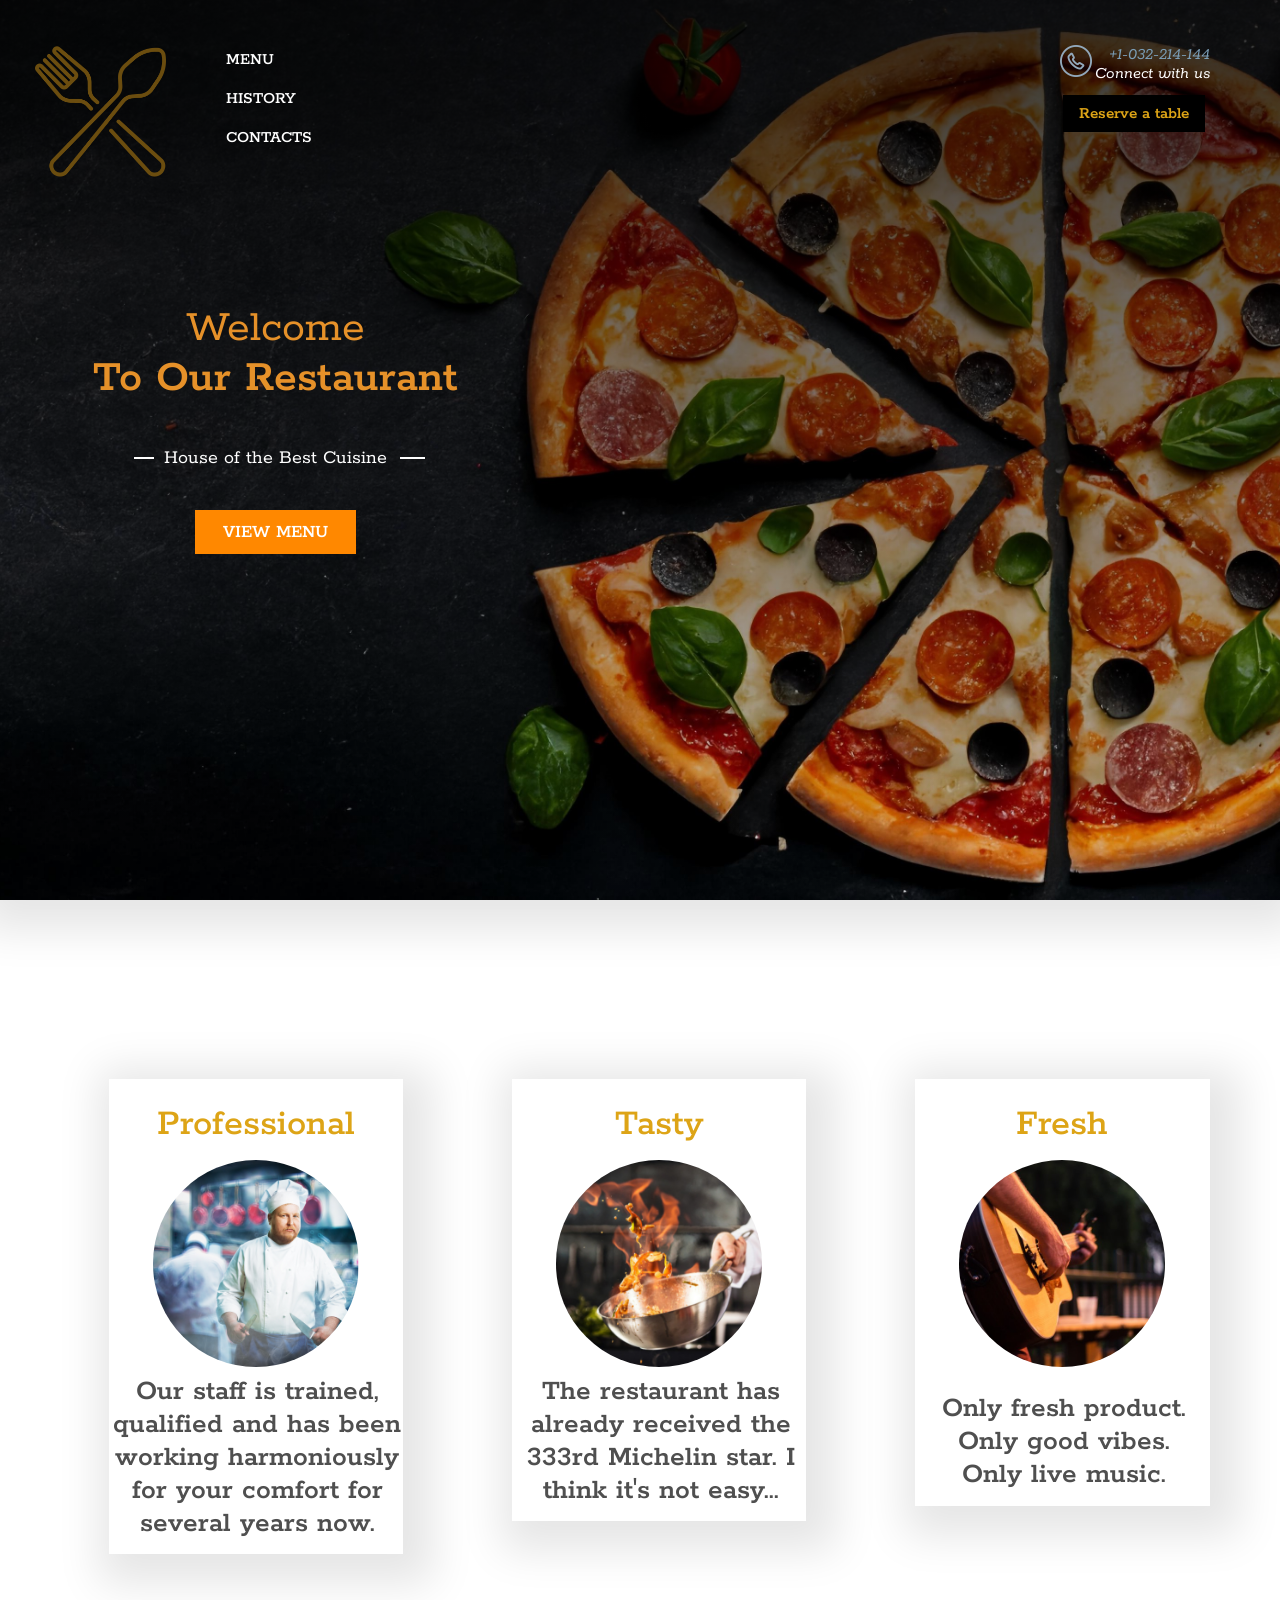
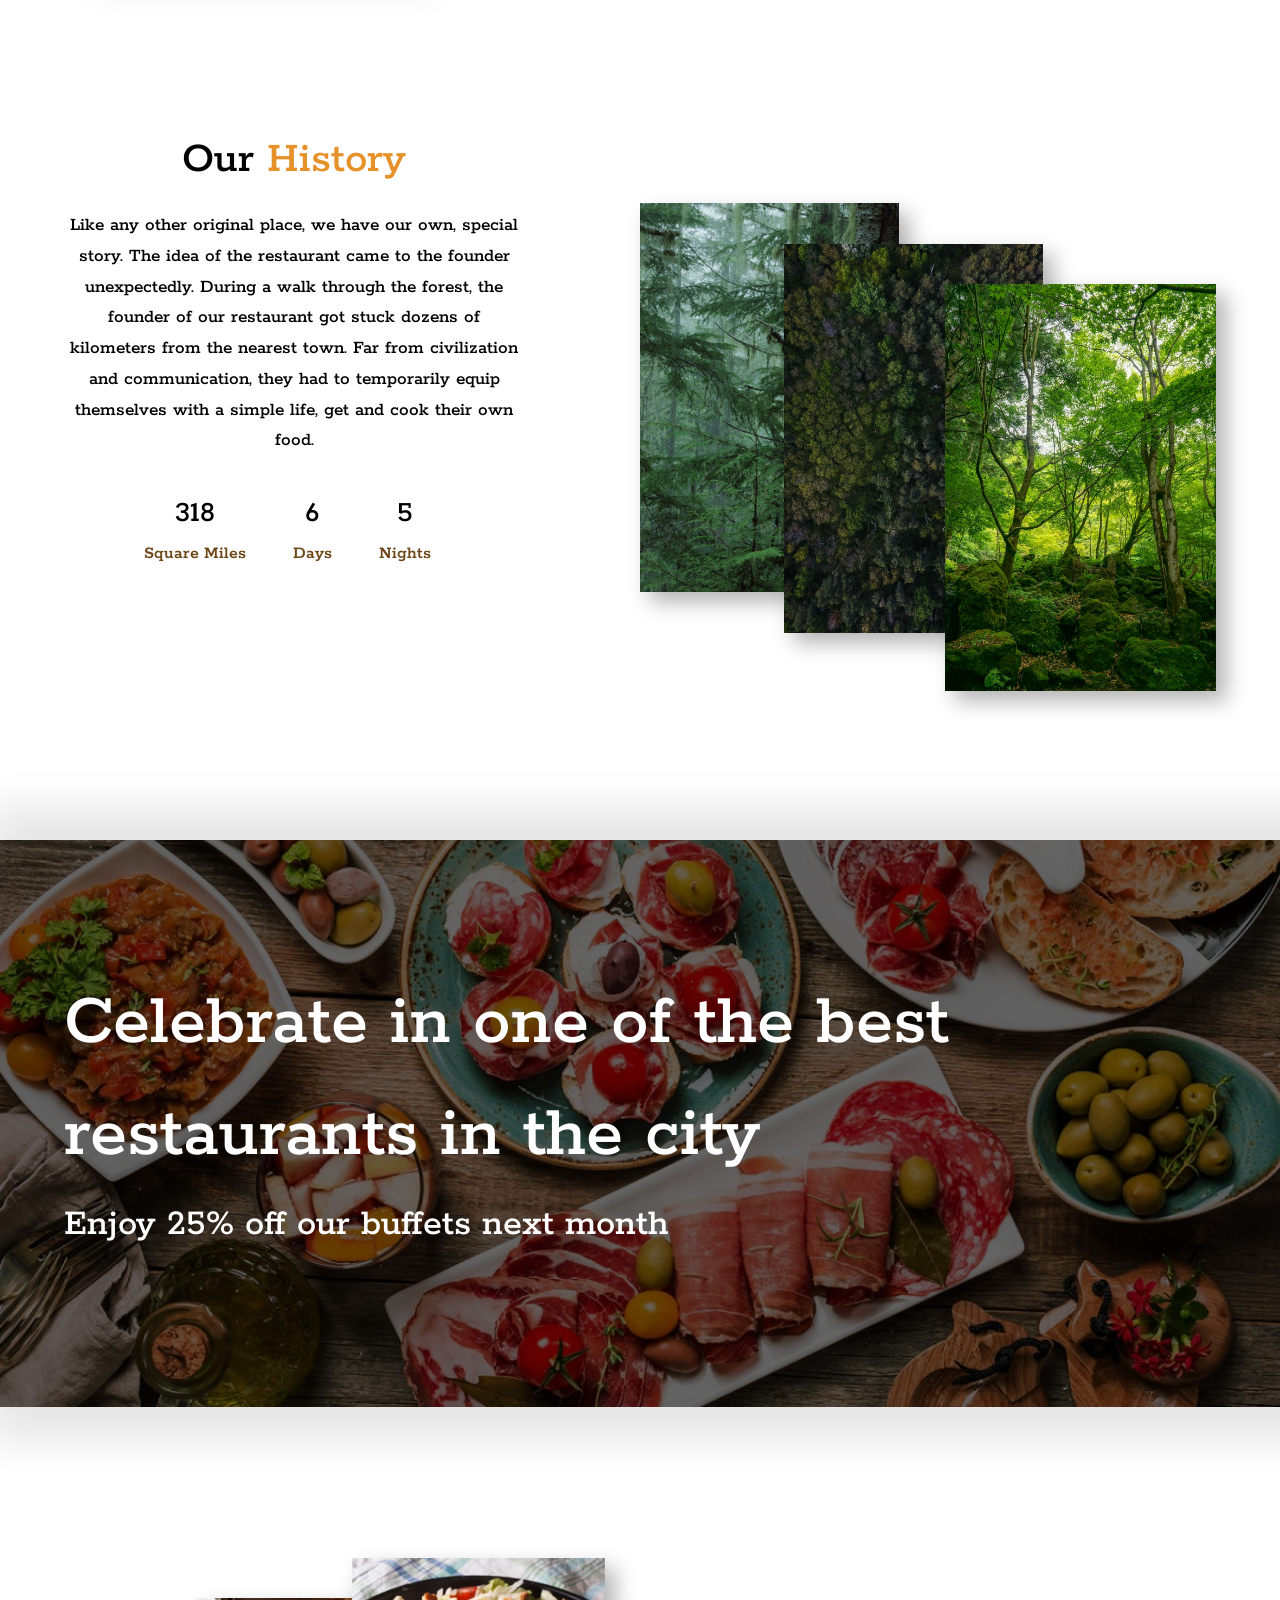
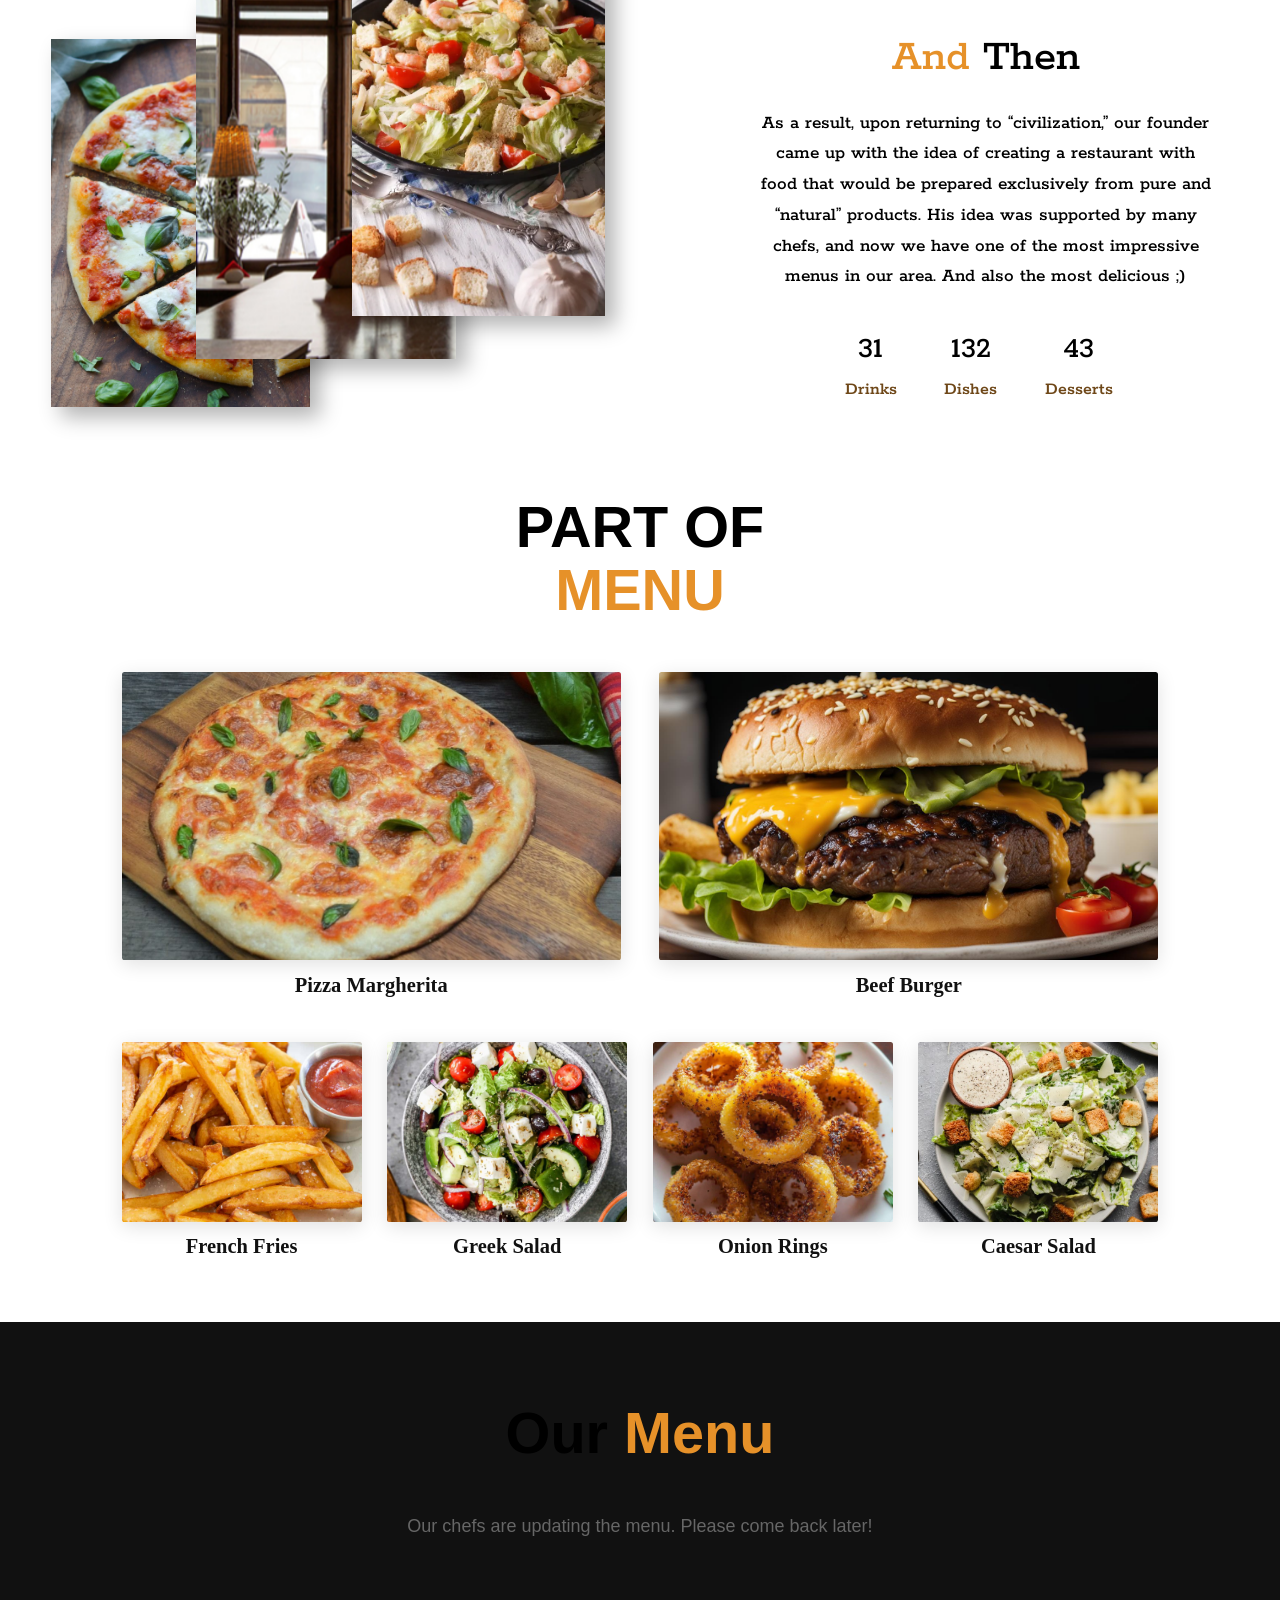
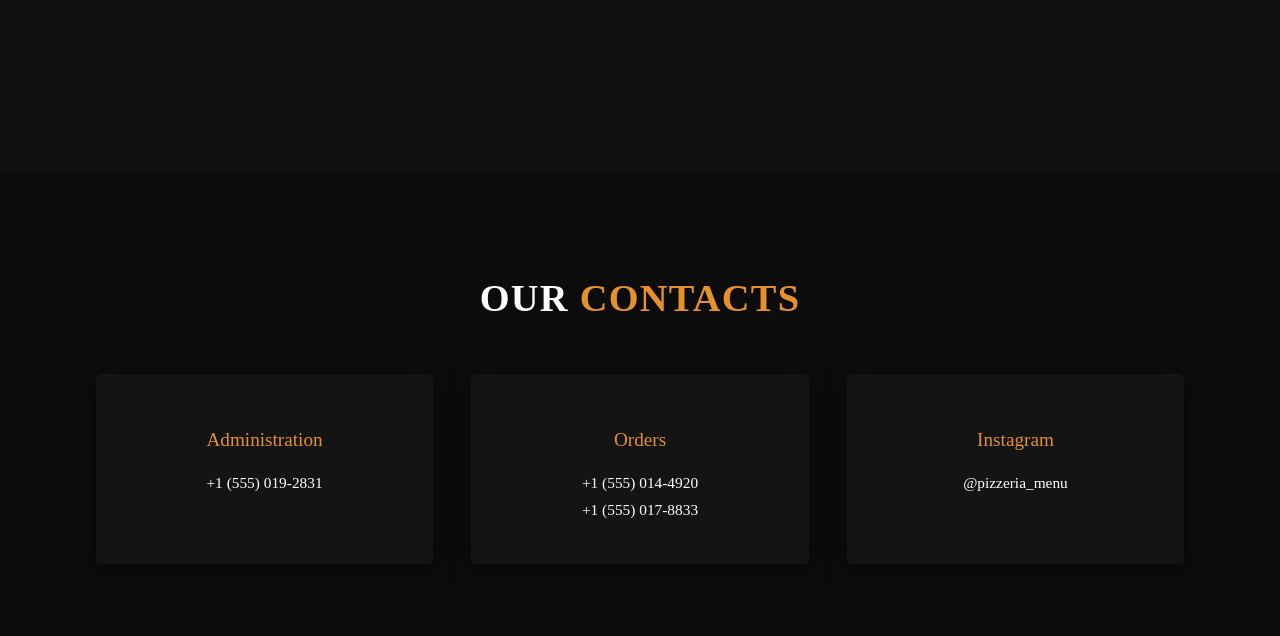
==== commit ead18cb0: "Update text" ====
--- a/frontend/index.html
+++ b/frontend/index.html
@@ -133,7 +133,7 @@
 				</div>
 
 				<div class="card-subtitle">
-					Only fresh product. Only live atmosphere. Only live music.
+					Only fresh product. Only good vibes.<br> Only live music.
 				</div>
 
 			</div>
@@ -151,7 +151,7 @@
 				</div>
 
 				<div class="history-subtile-text">
-					Like any other original place, we have our own, special history. The idea of the restaurant came to the founders unexpectedly. During a walk through the forest, the founder of our restaurant got stuck dozens of kilometers from the nearest settlement. Far from civilization and communication, they had to temporarily equip themselves with a simple life, get and cook their own food.
+					Like any other original place, we have our own, special story. The idea of the restaurant came to the founder unexpectedly. During a walk through the forest, the founder of our restaurant got stuck dozens of kilometers from the nearest town. Far from civilization and communication, they had to temporarily equip themselves with a simple life, get and cook their own food.
 				</div>
 
 				<div class="history-stat">
@@ -201,11 +201,11 @@
 
 					<div class="offer-title">
 						Celebrate in one of
-						the best restaurants in city
+						the best restaurants in the city
 					</div>
 
 					<div class="offer-subtitle">
-						25% discount on buffets next month
+						Enjoy 25% off our buffets next month
 					</div>
 
 					<div class="offer-button">
@@ -428,7 +428,8 @@
     if (!drinksContainer || !mainContainer || !secondaryContainer) return;
 
     try {
-        const response = await fetch('http://127.0.0.1:8000/api/menu');
+        // ДОБАВЛЕНО /menu В КОНЕЦ СТРОКИ ЗАПРОСА
+        const response = await fetch('https://firstrestaurant.onrender.com/api/menu');
         
         if (!response.ok) {
             throw new Error(`Ошибка сервера: ${response.status}`);
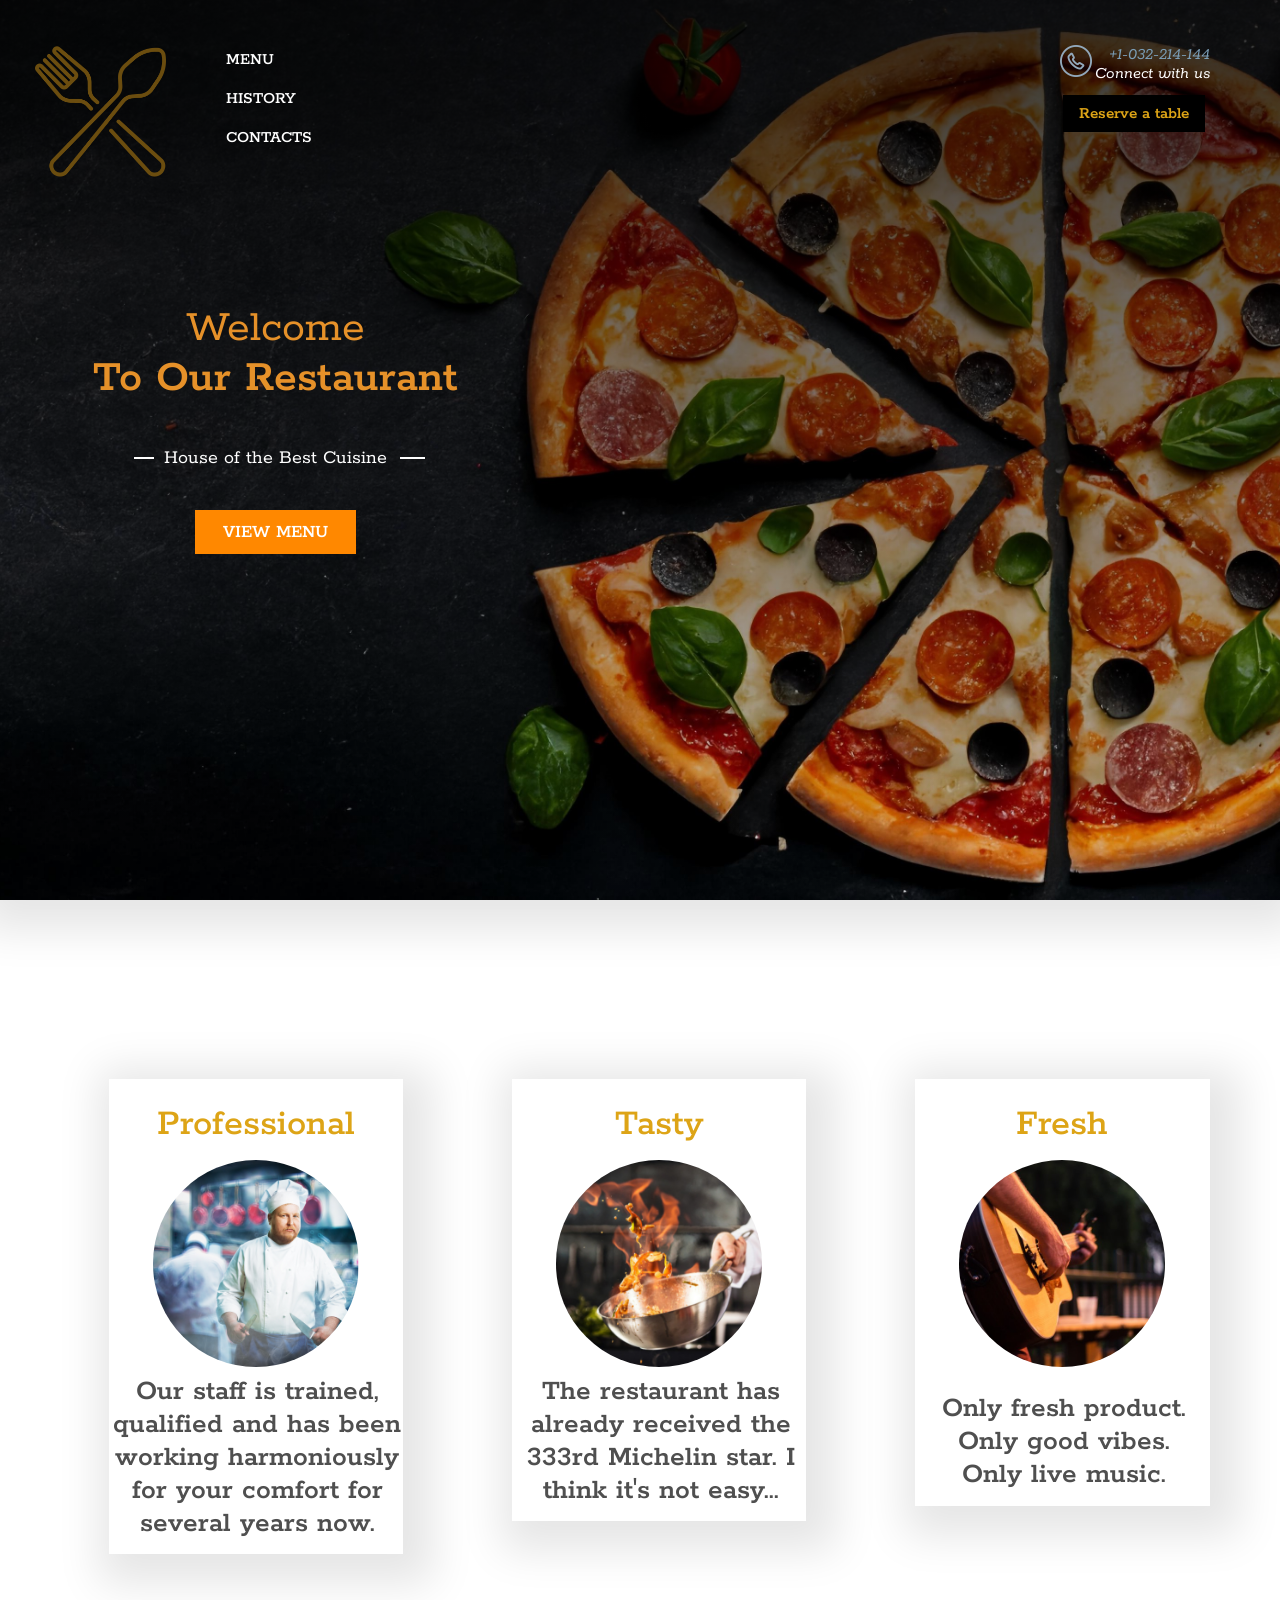
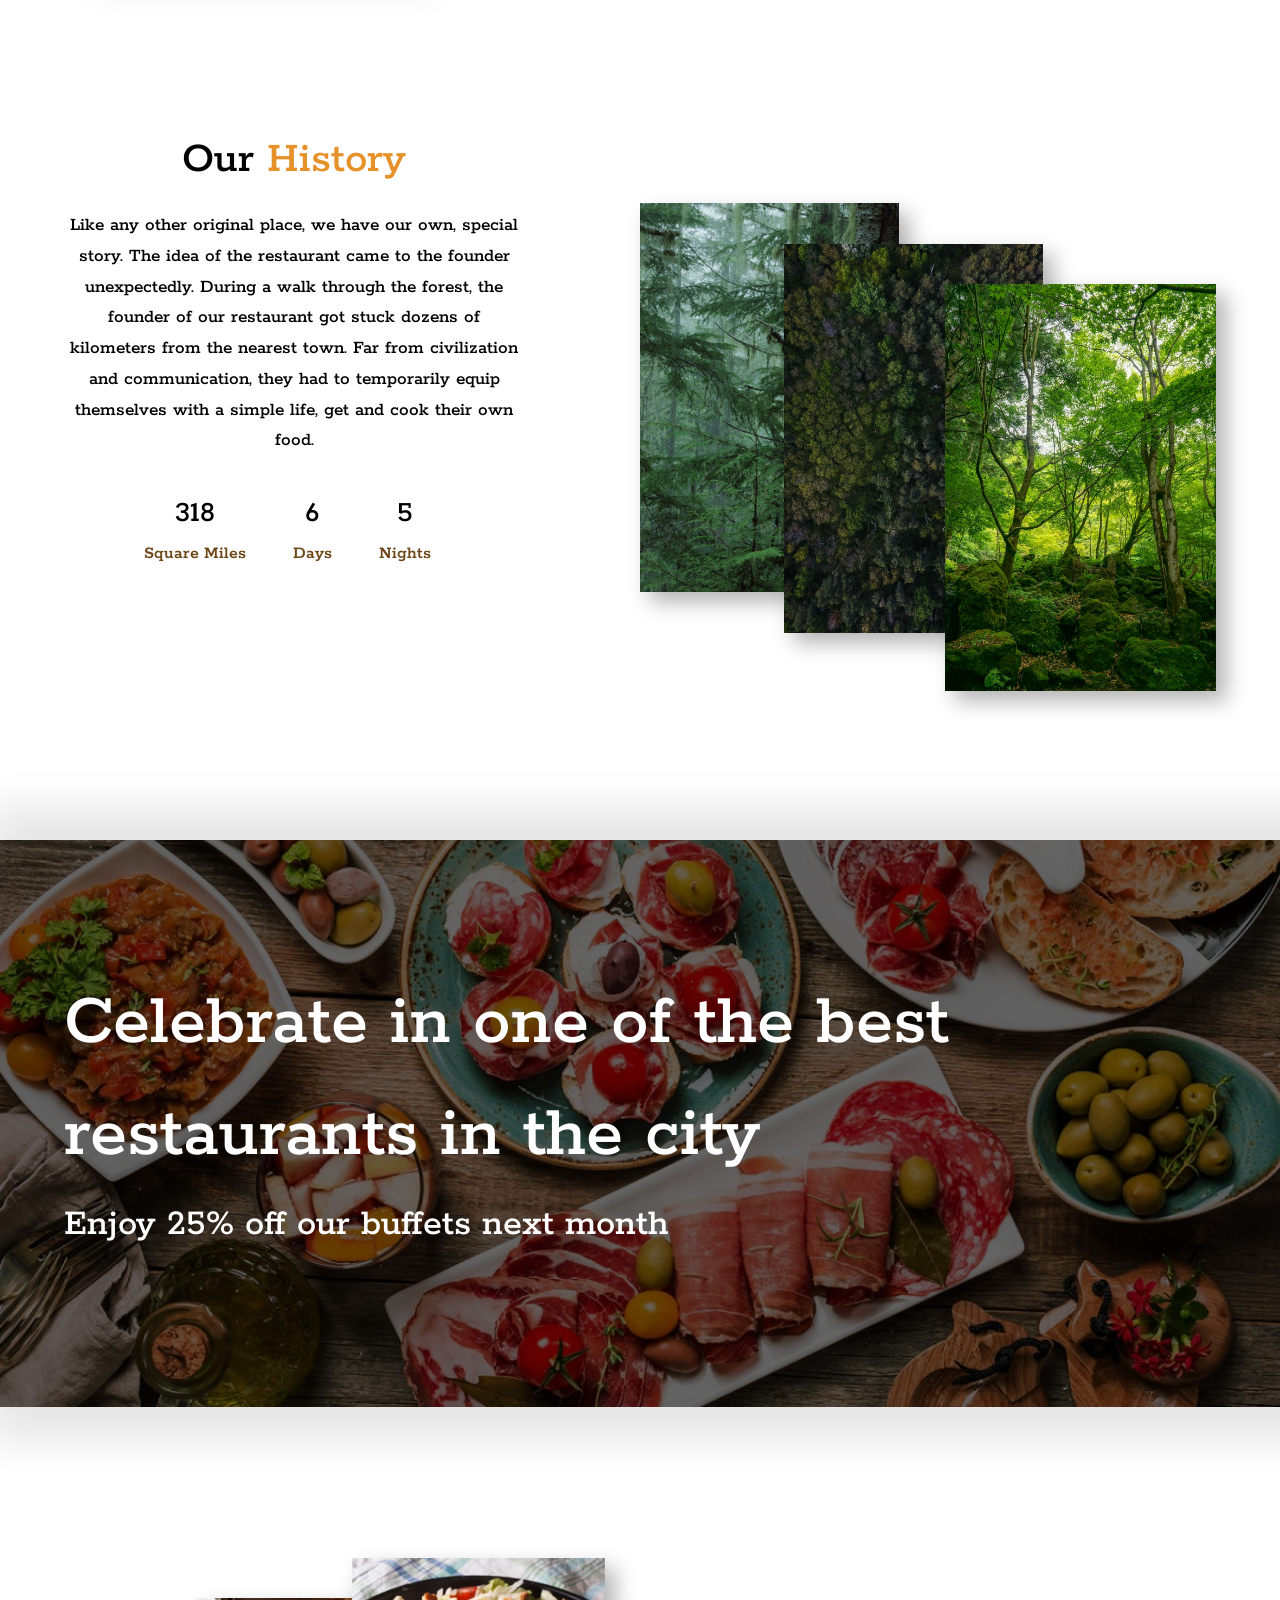
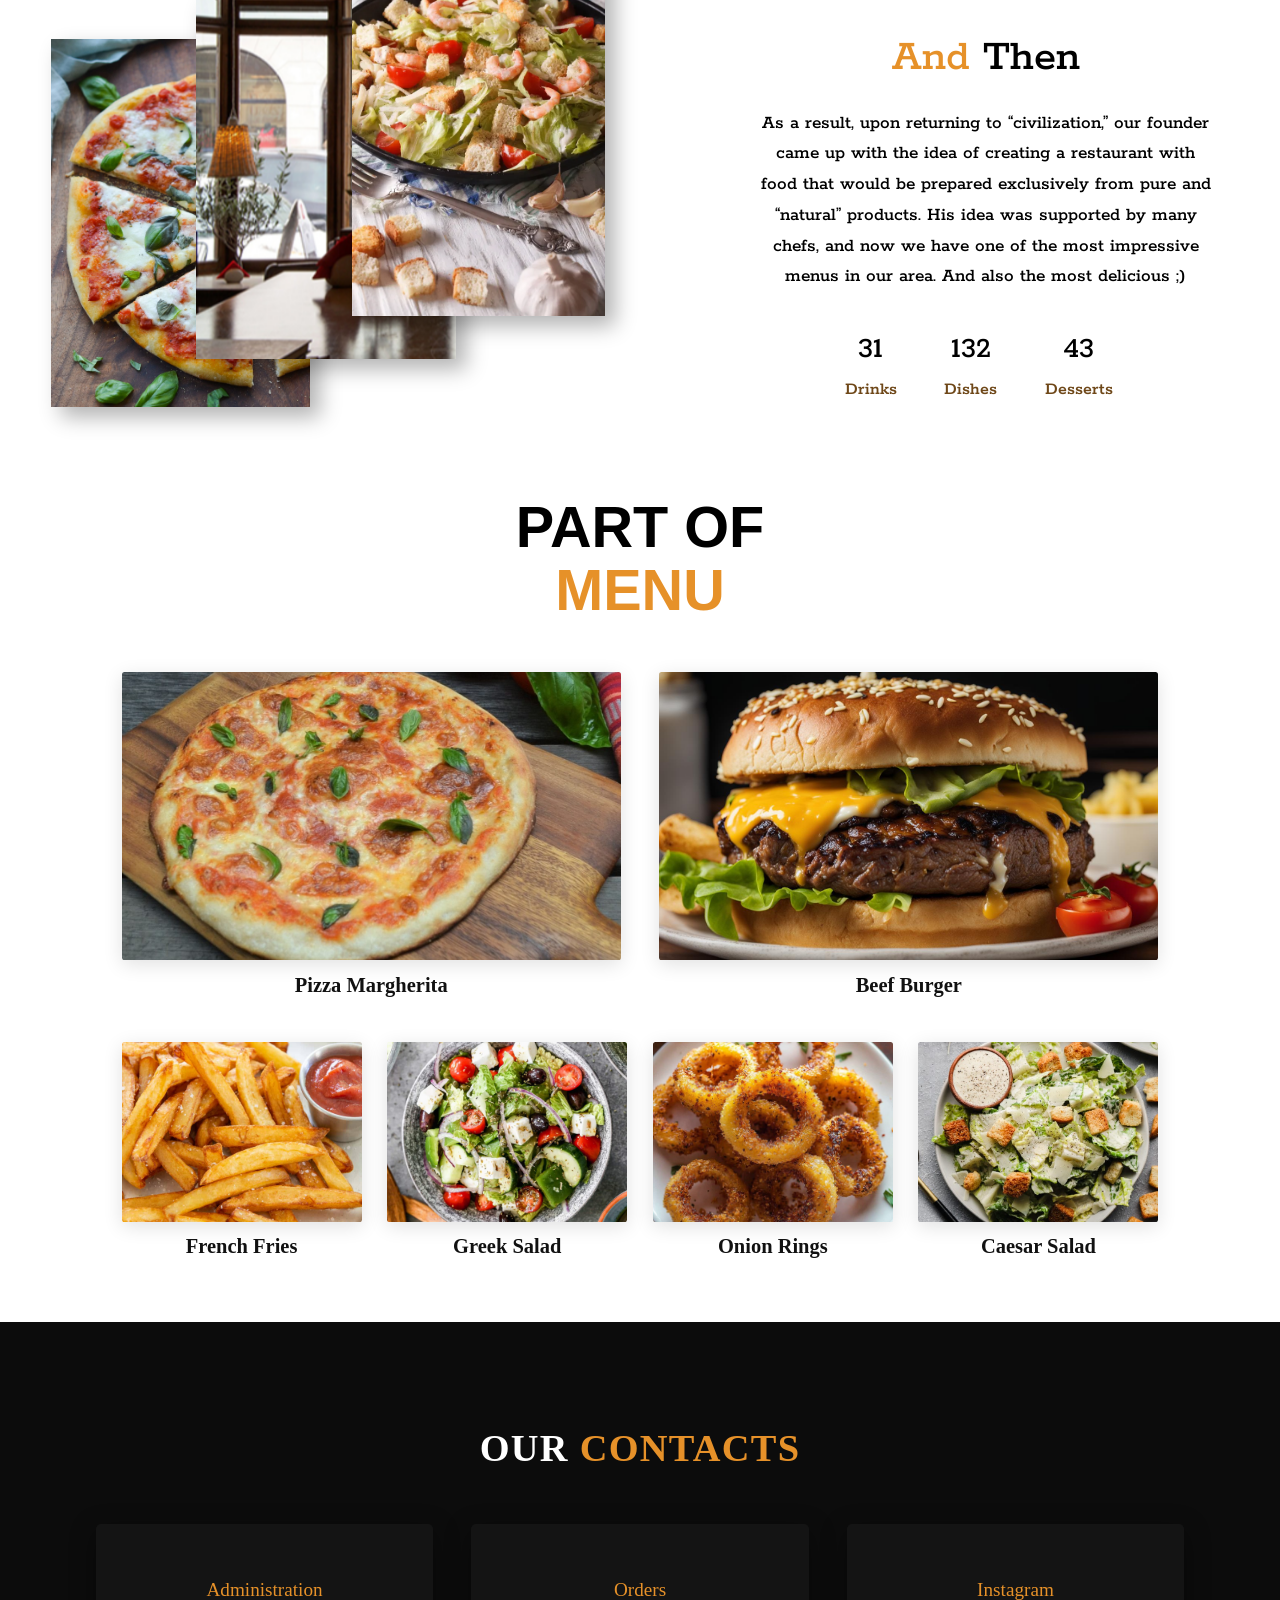
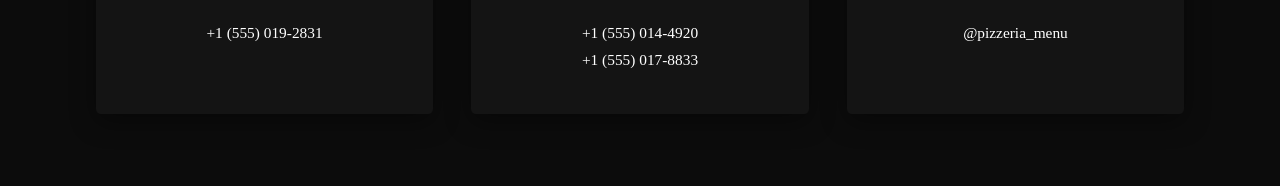
==== commit 1d5c5e28: "completely redesigned" ====
--- a/frontend/index.html
+++ b/frontend/index.html
@@ -371,92 +371,51 @@
     }
 </style>
 
-<section class="menu-section" id="menu-section">
-    <h2 class="menu-title">
-        Our <span style="color: #e69129;">Menu</span>
-    </h2>
-    
-    <div id="main-menu-flex" class="menu-columns-container">
-        <div class="menu-column">
-            <h3 class="menu-column-title">Drinks</h3>
-            <div id="menu-drinks" class="menu-items-stack"></div>
-        </div>
-
-        <div class="menu-column">
-            <h3 class="menu-column-title">Main Course</h3>
-            <div id="menu-main" class="menu-items-stack"></div>
-        </div>
-
-        <div class="menu-column">
-            <h3 class="menu-column-title">Starters & Sides</h3>
-            <div id="menu-secondary" class="menu-items-stack"></div>
-        </div>
-    </div>
-    
-    <div id="empty-menu-msg" style="display: none; text-align: center; color: #666; font-family: sans-serif; font-size: 18px; margin-top: 40px;">
-        Our chefs are updating the menu. Please come back later!
-    </div>
-</section>
-<div>
 <script>
-if (history.scrollRestoration) {
-    history.scrollRestoration = 'manual';
-}
-
-window.addEventListener('beforeunload', function() {
-    window.scrollTo(0, 0);
-});
-
-function createCardHtml(dish, index) {
-    const delay = index * 0.05;
-    return `
-        <div class="menu-card" style="animation-delay: ${delay}s">
-            <h4>${dish.name}</h4>
-            <p>${dish.description ? dish.description : 'No description available'}</p>
-            <div class="menu-card-price">${dish.price} €</div>
-        </div>
-    `;
-}
+const API_URL = "https://firstrestaurant.onrender.com/api";
 
 async function renderMenu() {
-    const drinksContainer = document.getElementById('menu-drinks');
-    const mainContainer = document.getElementById('menu-main');
-    const secondaryContainer = document.getElementById('menu-secondary');
-    const flexContainer = document.getElementById('main-menu-flex');
-    const emptyMsg = document.getElementById('empty-menu-msg');
-
-    if (!drinksContainer || !mainContainer || !secondaryContainer) return;
+    const drinks = document.getElementById('menu-drinks');
+    const main = document.getElementById('menu-main');
+    const side = document.getElementById('menu-secondary');
 
     try {
-        // ДОБАВЛЕНО /menu В КОНЕЦ СТРОКИ ЗАПРОСА
-        const response = await fetch('https://firstrestaurant.onrender.com/api/menu');
-        
-        if (!response.ok) {
-            throw new Error(`Ошибка сервера: ${response.status}`);
-        }
-        const menu = await response.json();
-        if (menu.length === 0) {
-            flexContainer.style.display = 'none';
-            emptyMsg.style.display = 'block';
+        const res = await fetch(`${API_URL}/menu`);
+        const menu = await res.json();
+
+        console.log("MENU FRONT:", menu);
+
+        if (!menu || menu.length === 0) {
+            drinks.innerHTML = main.innerHTML = side.innerHTML = "No data";
             return;
         }
 
-        flexContainer.style.display = 'flex';
-        emptyMsg.style.display = 'none';
-        drinksContainer.innerHTML = '';
-        secondaryContainer.innerHTML = '';
-
-        mainContainer.innerHTML = menu.map((d, i) => createCardHtml(d, i)).join('');
-
-    } catch (error) {
-        console.error("Failed to load the menu from the backend:", error);
-        flexContainer.style.display = 'none';
-        emptyMsg.style.display = 'block';
+        const safe = (x) => (x || "").toLowerCase();
+
+        drinks.innerHTML = menu
+            .filter(d => safe(d.category).includes("drink"))
+            .map(d => `<div class="menu-card"><h4>${d.name}</h4><p>${d.description}</p><b>${d.price}€</b></div>`)
+            .join("");
+
+        main.innerHTML = menu
+            .filter(d => safe(d.category).includes("main"))
+            .map(d => `<div class="menu-card"><h4>${d.name}</h4><p>${d.description}</p><b>${d.price}€</b></div>`)
+            .join("");
+
+        side.innerHTML = menu
+            .filter(d =>
+                safe(d.category).includes("side") ||
+                safe(d.category).includes("start")
+            )
+            .map(d => `<div class="menu-card"><h4>${d.name}</h4><p>${d.description}</p><b>${d.price}€</b></div>`)
+            .join("");
+
+    } catch (err) {
+        console.error("LOAD ERROR:", err);
     }
 }
 
-window.addEventListener('DOMContentLoaded', renderMenu);
-window.addEventListener('pageshow', renderMenu);
+window.addEventListener("DOMContentLoaded", renderMenu);
 </script>
 </div>
 
@@ -465,7 +424,6 @@
         <h2 class="contacts-title">Our <span>Contacts</span></h2>
         
         <div class="contacts-content">
-            
             <div class="contacts-card">
                 <h3>Administration</h3>
                 <p><a href="tel:+15550192831">+1 (555) 019-2831</a></p>
@@ -481,12 +439,9 @@
                 <h3>Instagram</h3>
                 <p><a href="https://instagram.com" target="_blank" rel="noopener">@pizzeria_menu</a></p>
             </div>
-
         </div>
     </div>
 </section>
 
-</main> 
-
 	</body>
 	</html>
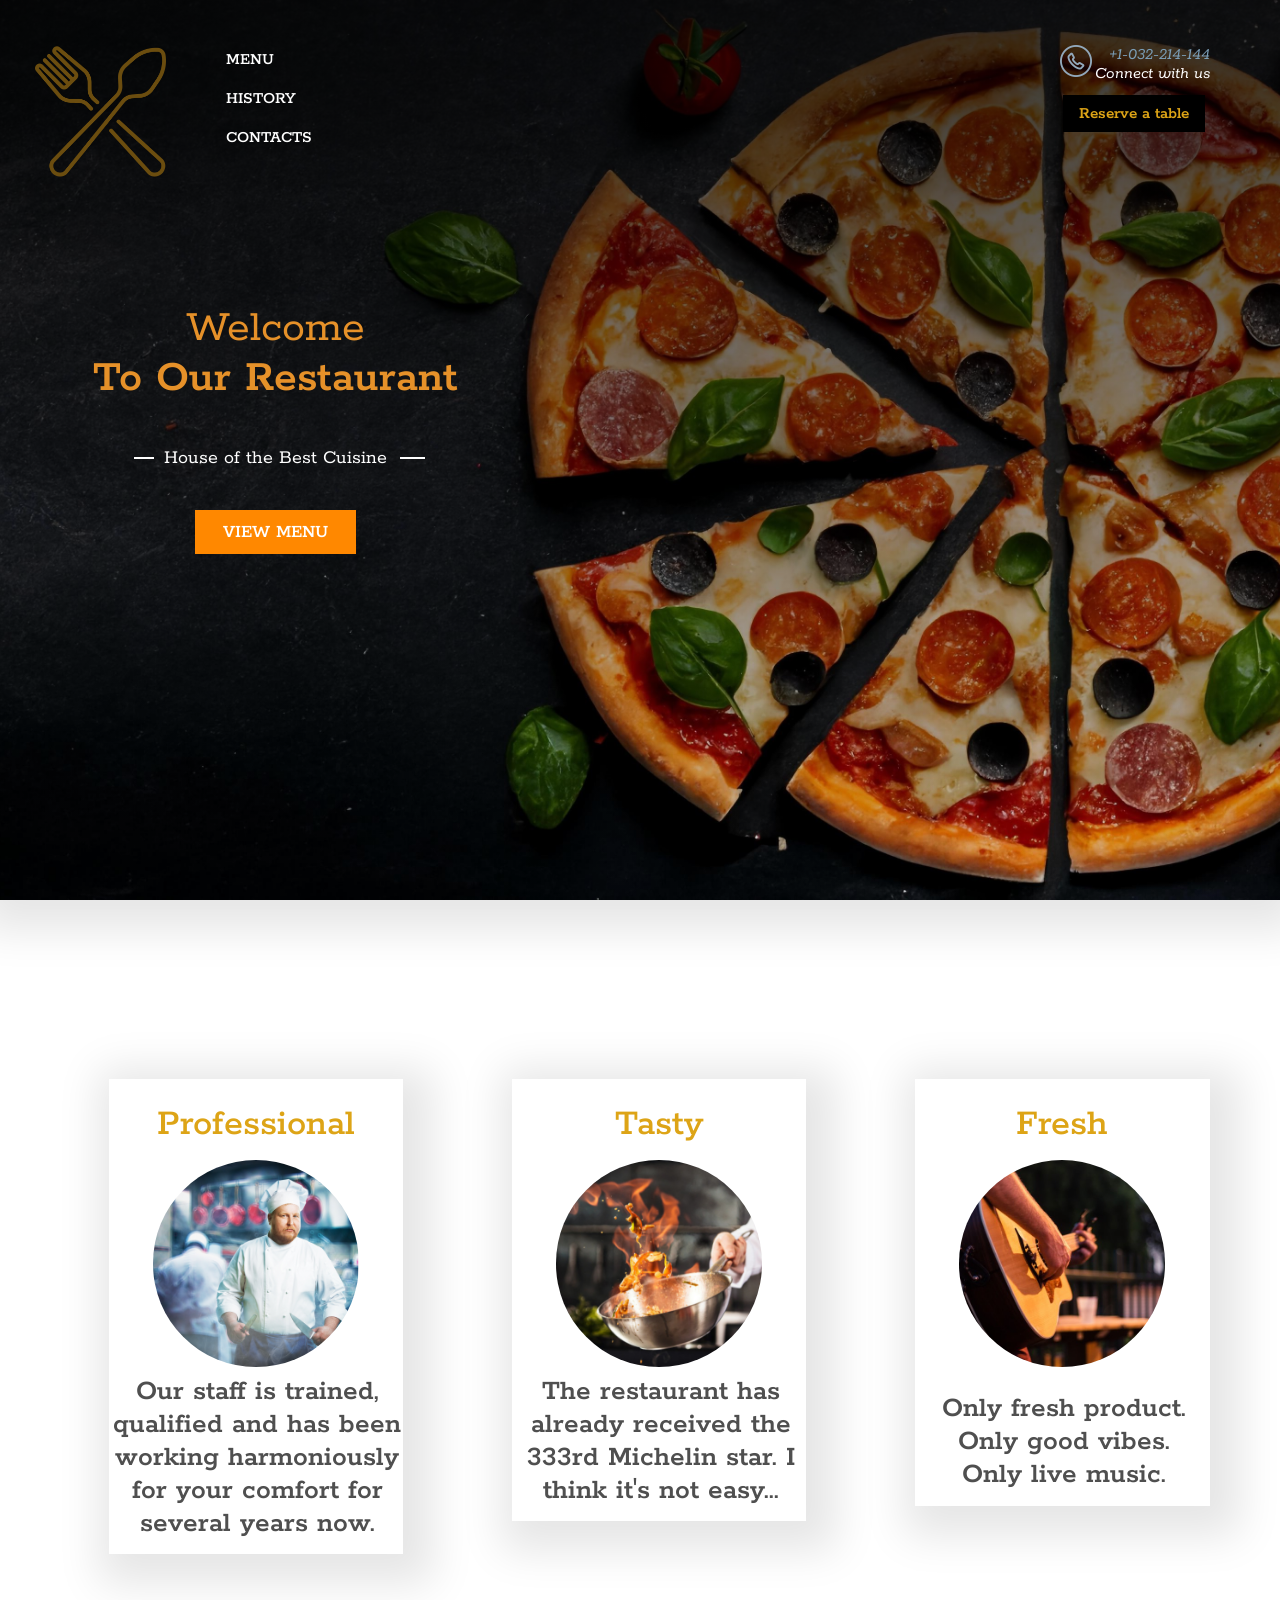
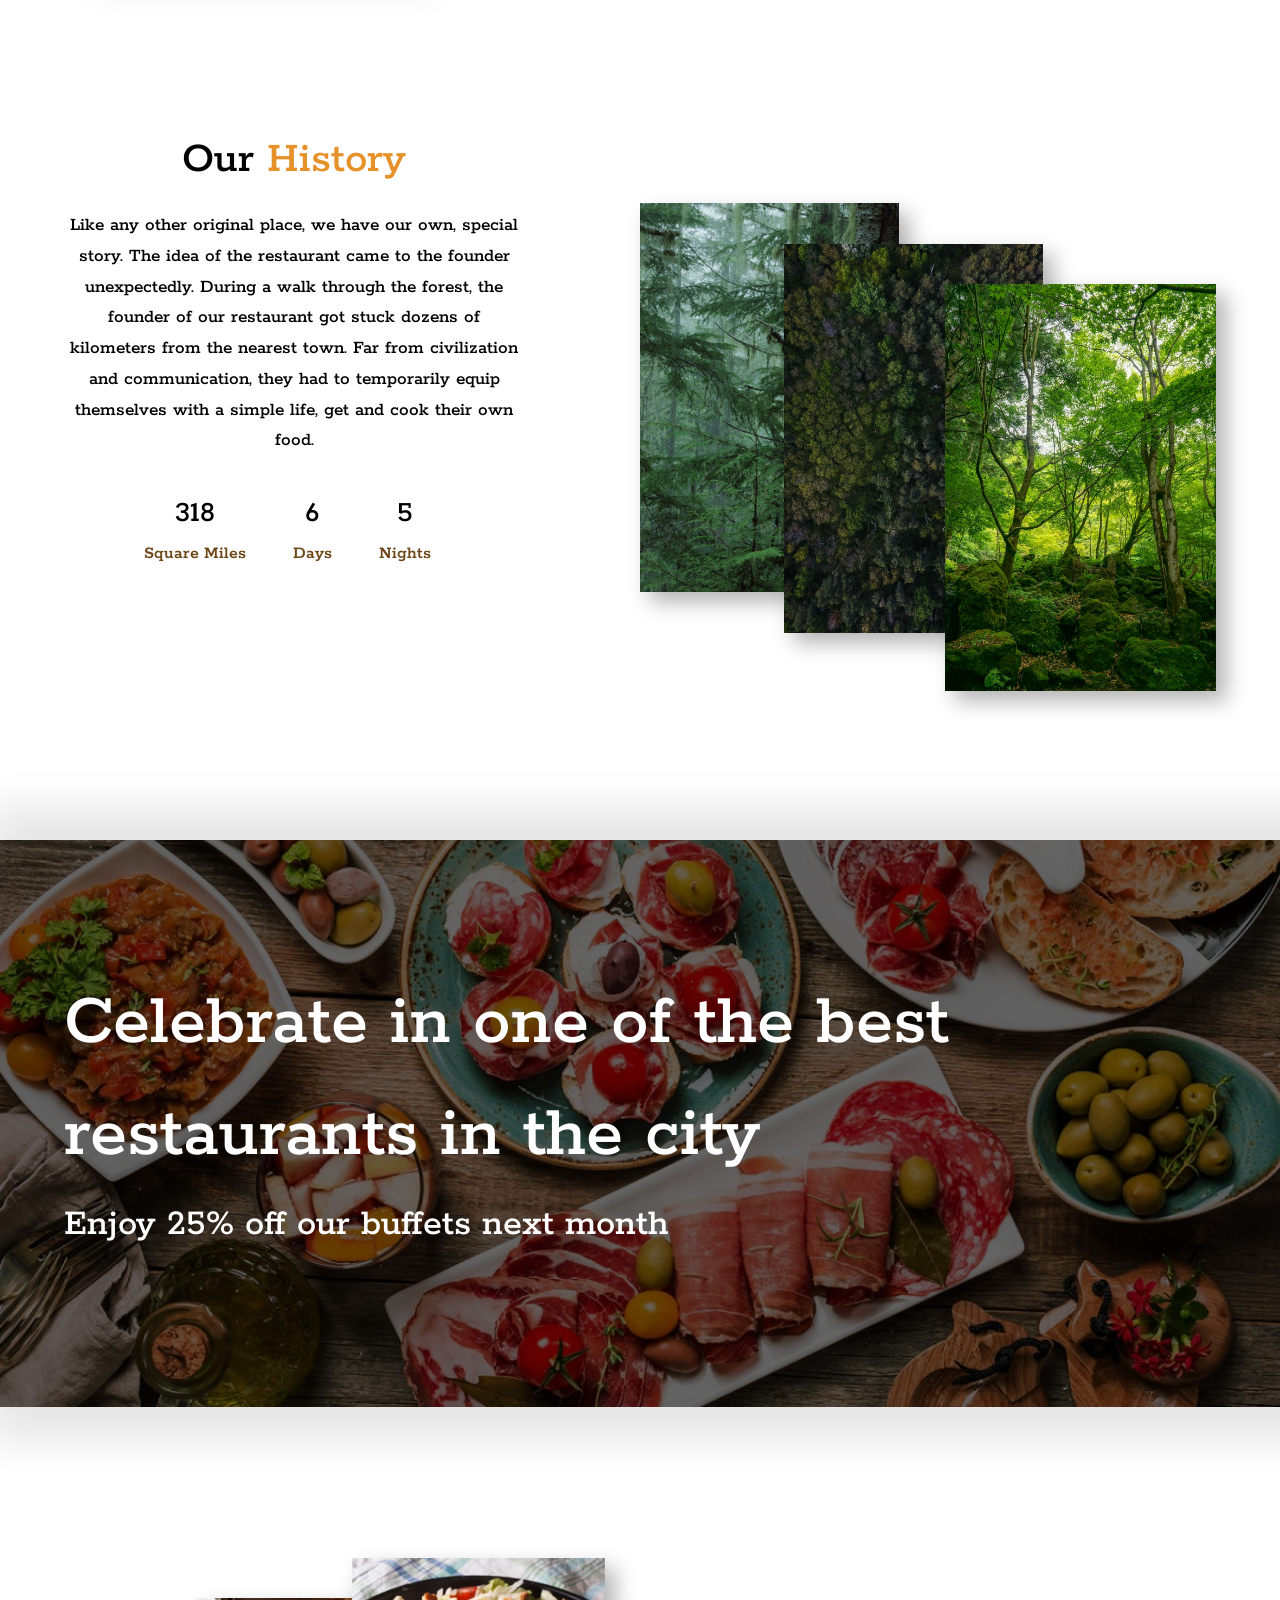
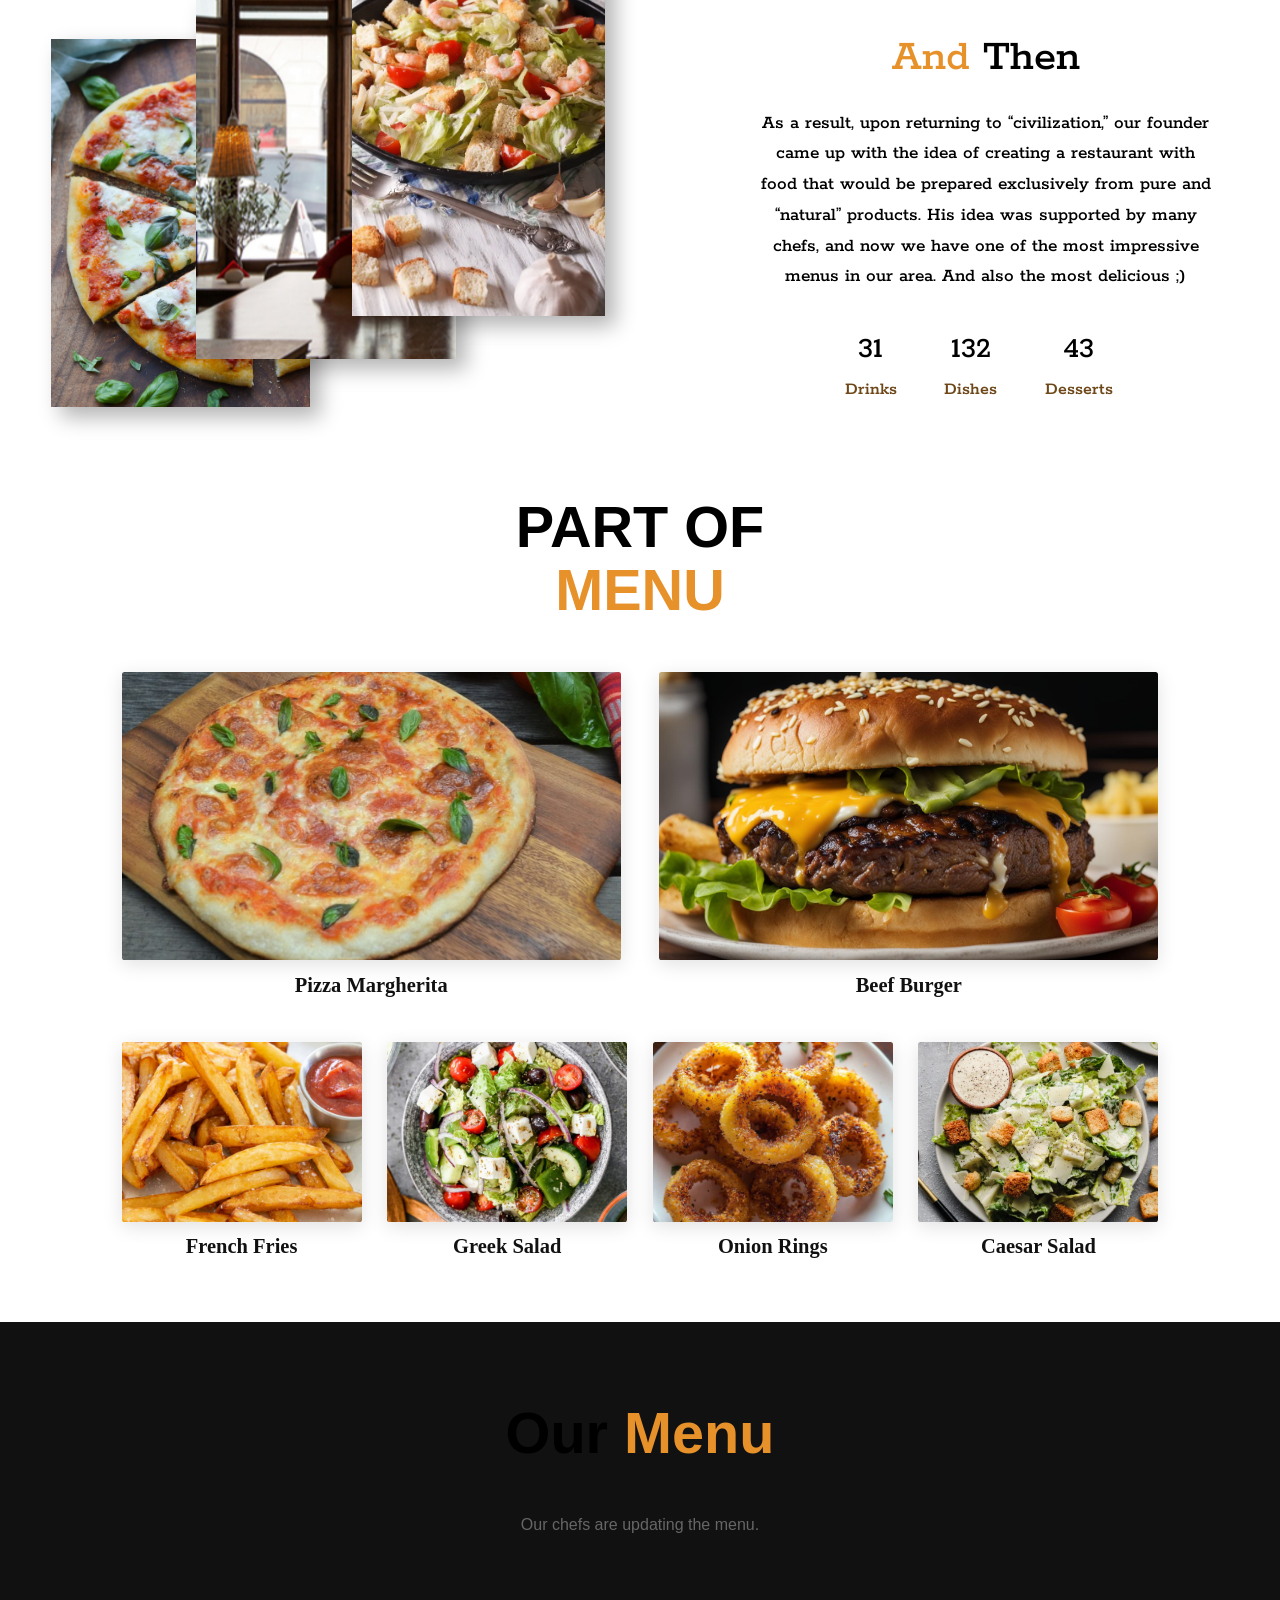
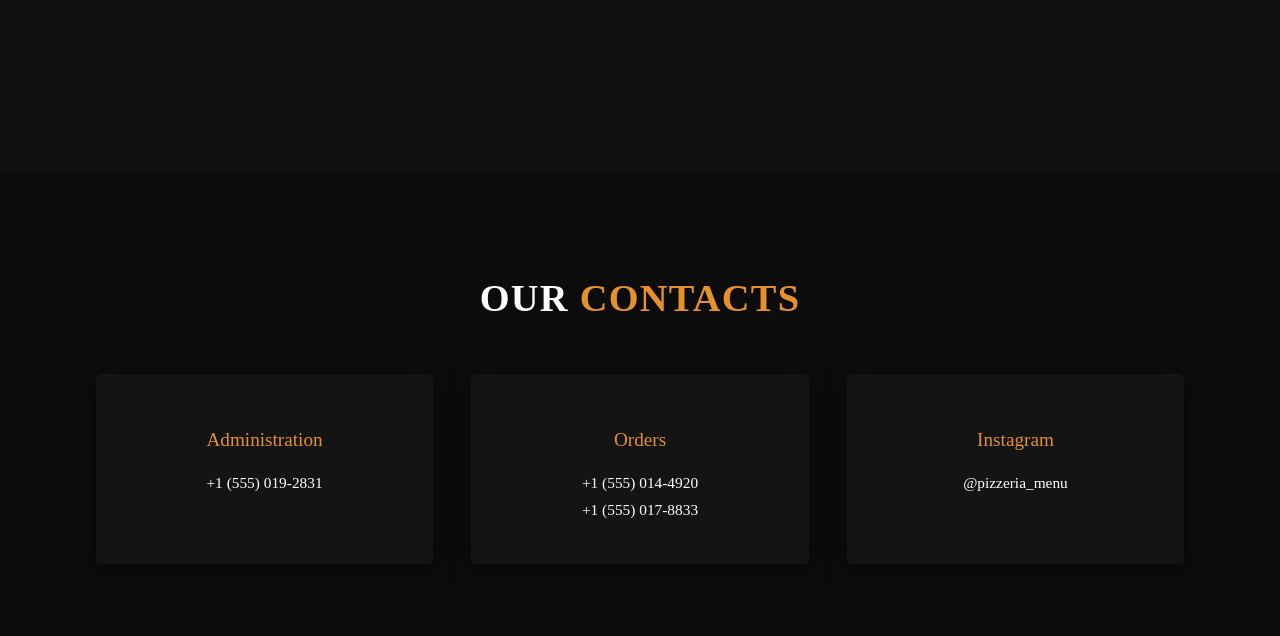
==== commit be2d7aca: "fix encoding" ====
--- a/frontend/index.html
+++ b/frontend/index.html
@@ -371,53 +371,94 @@
     }
 </style>
 
+<section class="menu-section" id="menu-section">
+    <h2 class="menu-title">
+        Our <span style="color: #e69129;">Menu</span>
+    </h2>
+
+    <div id="main-menu-flex" class="menu-columns-container">
+        <div class="menu-column">
+            <h3 class="menu-column-title">Drinks</h3>
+            <div id="menu-drinks" class="menu-items-stack"></div>
+        </div>
+
+        <div class="menu-column">
+            <h3 class="menu-column-title">Main Course</h3>
+            <div id="menu-main" class="menu-items-stack"></div>
+        </div>
+
+        <div class="menu-column">
+            <h3 class="menu-column-title">Starters</h3>
+            <div id="menu-starters" class="menu-items-stack"></div>
+        </div>
+    </div>
+
+    <div id="empty-menu-msg" style="display:none; text-align:center; color:#666; font-family:sans-serif; margin-top:40px;">
+        Our chefs are updating the menu.
+    </div>
+</section>
+
 <script>
 const API_URL = "https://firstrestaurant.onrender.com/api";
 
+const norm = (v) => (v || "").trim().toLowerCase();
+
+function card(d) {
+    return `
+        <div class="menu-card">
+            <h4>${d.name || ""}</h4>
+            <p>${d.description || ""}</p>
+            <b>${d.price ?? ""} €</b>
+        </div>
+    `;
+}
+
 async function renderMenu() {
-    const drinks = document.getElementById('menu-drinks');
-    const main = document.getElementById('menu-main');
-    const side = document.getElementById('menu-secondary');
+    const drinksBox = document.getElementById("menu-drinks");
+    const mainBox = document.getElementById("menu-main");
+    const startersBox = document.getElementById("menu-starters");
+    const flex = document.getElementById("main-menu-flex");
+    const empty = document.getElementById("empty-menu-msg");
+
+    if (!drinksBox || !mainBox || !startersBox || !flex || !empty) {
+        console.error("❌ Missing menu containers in HTML");
+        return;
+    }
 
     try {
         const res = await fetch(`${API_URL}/menu`);
+        if (!res.ok) throw new Error("HTTP error " + res.status);
+
         const menu = await res.json();
 
-        console.log("MENU FRONT:", menu);
-
-        if (!menu || menu.length === 0) {
-            drinks.innerHTML = main.innerHTML = side.innerHTML = "No data";
+        console.log("MENU:", menu);
+
+        if (!Array.isArray(menu) || menu.length === 0) {
+            flex.style.display = "none";
+            empty.style.display = "block";
             return;
         }
 
-        const safe = (x) => (x || "").toLowerCase();
-
-        drinks.innerHTML = menu
-            .filter(d => safe(d.category).includes("drink"))
-            .map(d => `<div class="menu-card"><h4>${d.name}</h4><p>${d.description}</p><b>${d.price}€</b></div>`)
-            .join("");
-
-        main.innerHTML = menu
-            .filter(d => safe(d.category).includes("main"))
-            .map(d => `<div class="menu-card"><h4>${d.name}</h4><p>${d.description}</p><b>${d.price}€</b></div>`)
-            .join("");
-
-        side.innerHTML = menu
-            .filter(d =>
-                safe(d.category).includes("side") ||
-                safe(d.category).includes("start")
-            )
-            .map(d => `<div class="menu-card"><h4>${d.name}</h4><p>${d.description}</p><b>${d.price}€</b></div>`)
-            .join("");
+        flex.style.display = "flex";
+        empty.style.display = "none";
+
+		const drinks = menu.filter(d => d.category === "menu-drinks");
+		const main = menu.filter(d => d.category === "menu-main");
+		const starters = menu.filter(d => d.category === "menu-starters");
+
+        drinksBox.innerHTML = drinks.map(card).join("");
+        mainBox.innerHTML = main.map(card).join("");
+        startersBox.innerHTML = starters.map(card).join("");
 
     } catch (err) {
         console.error("LOAD ERROR:", err);
+        flex.style.display = "none";
+        empty.style.display = "block";
     }
 }
 
-window.addEventListener("DOMContentLoaded", renderMenu);
+window.addEventListener("load", renderMenu);
 </script>
-</div>
 
 <section class="contacts-section">
     <div class="contacts-container" id="contacts-section">
--- a/frontend/pizzaS.css
+++ b/frontend/pizzaS.css
@@ -1545,9 +1545,6 @@
     width: 40%;
     margin-top: -36vh;
     }
-    .history-subtile-text2{ 
-
-    }
  
 }
 
